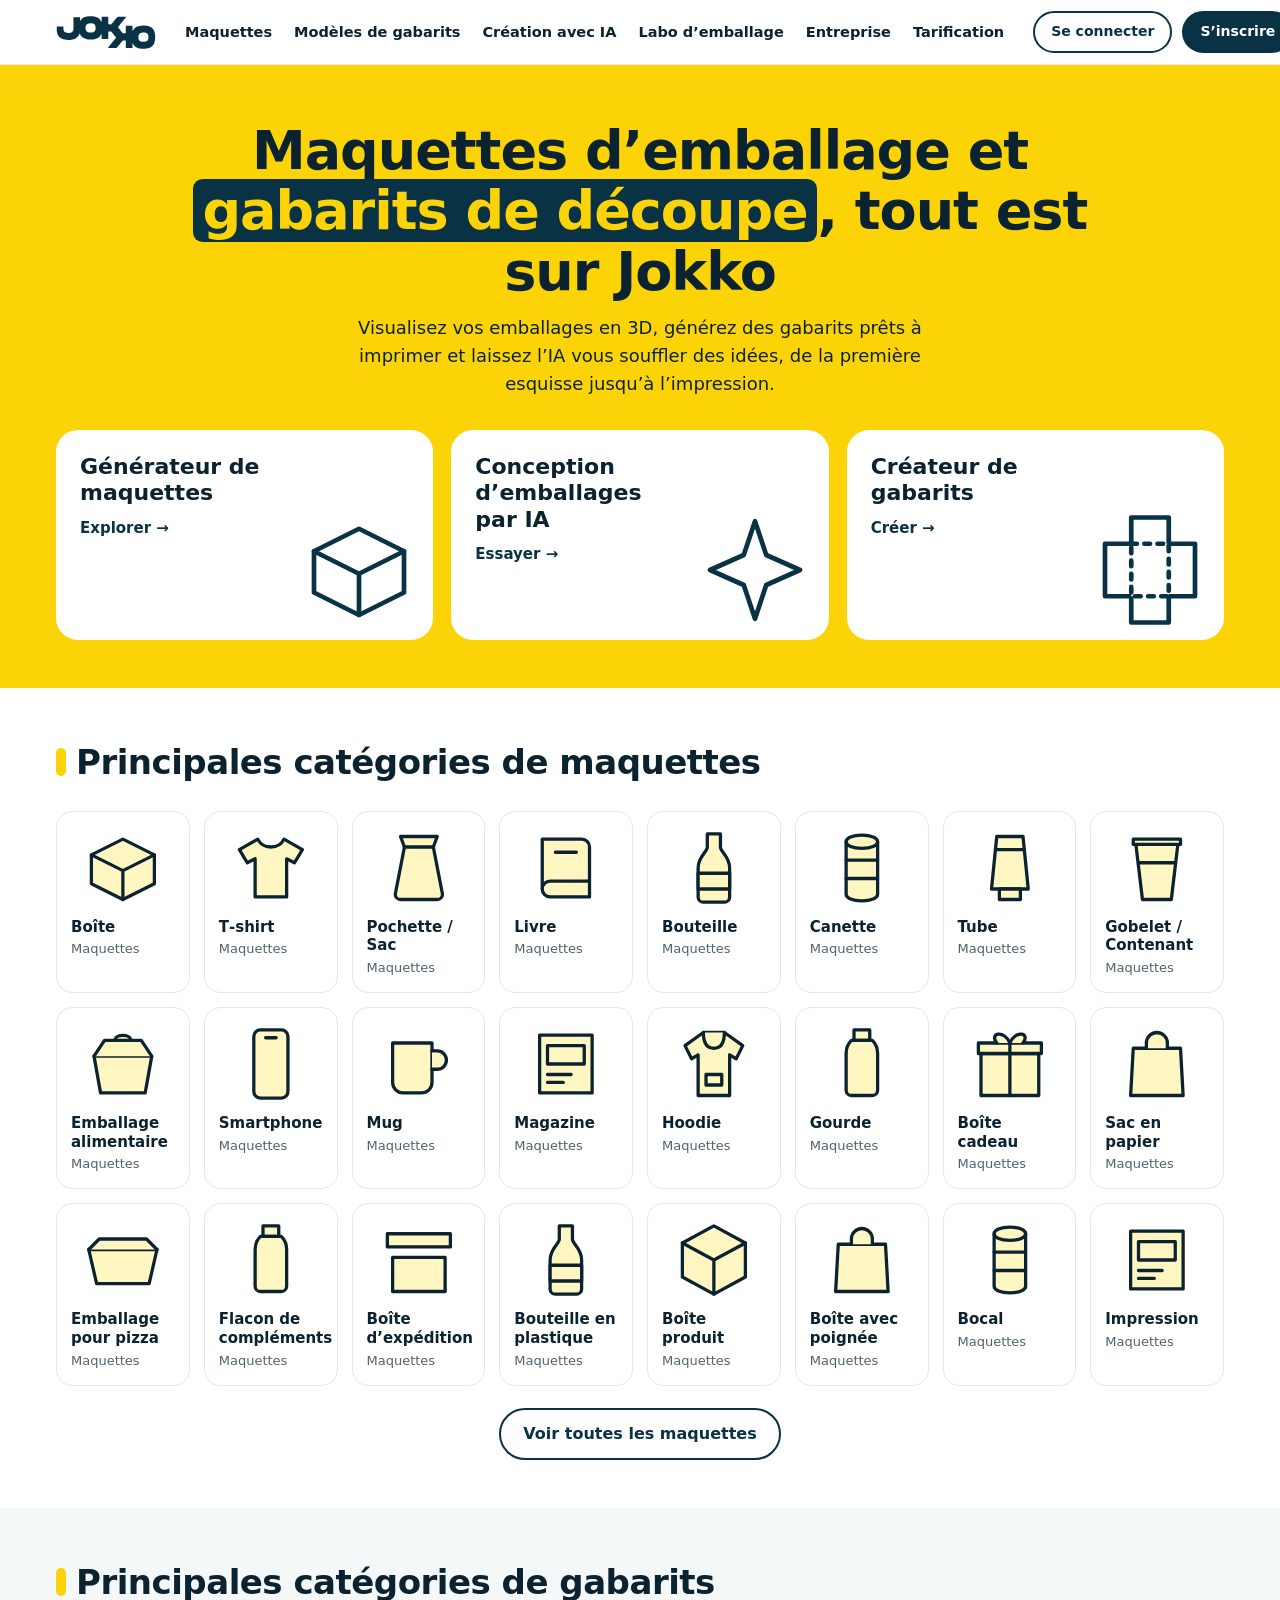
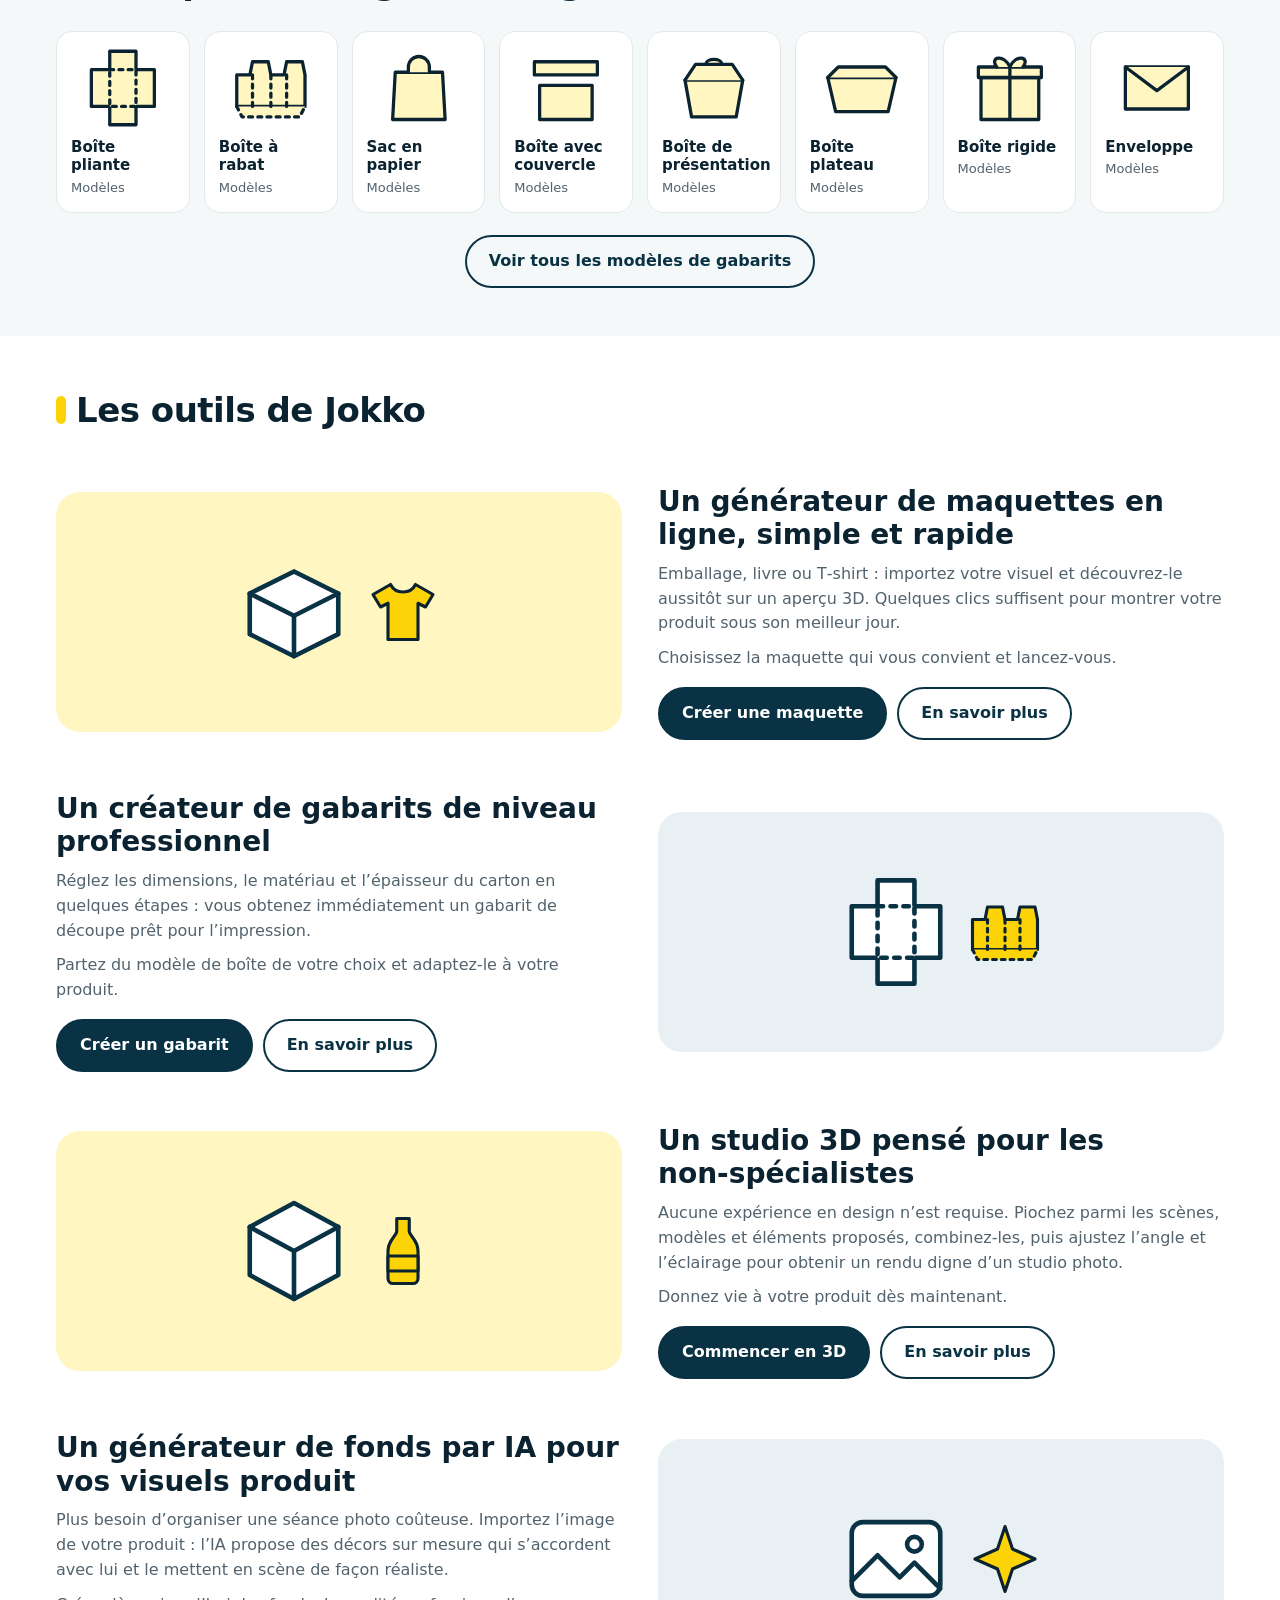
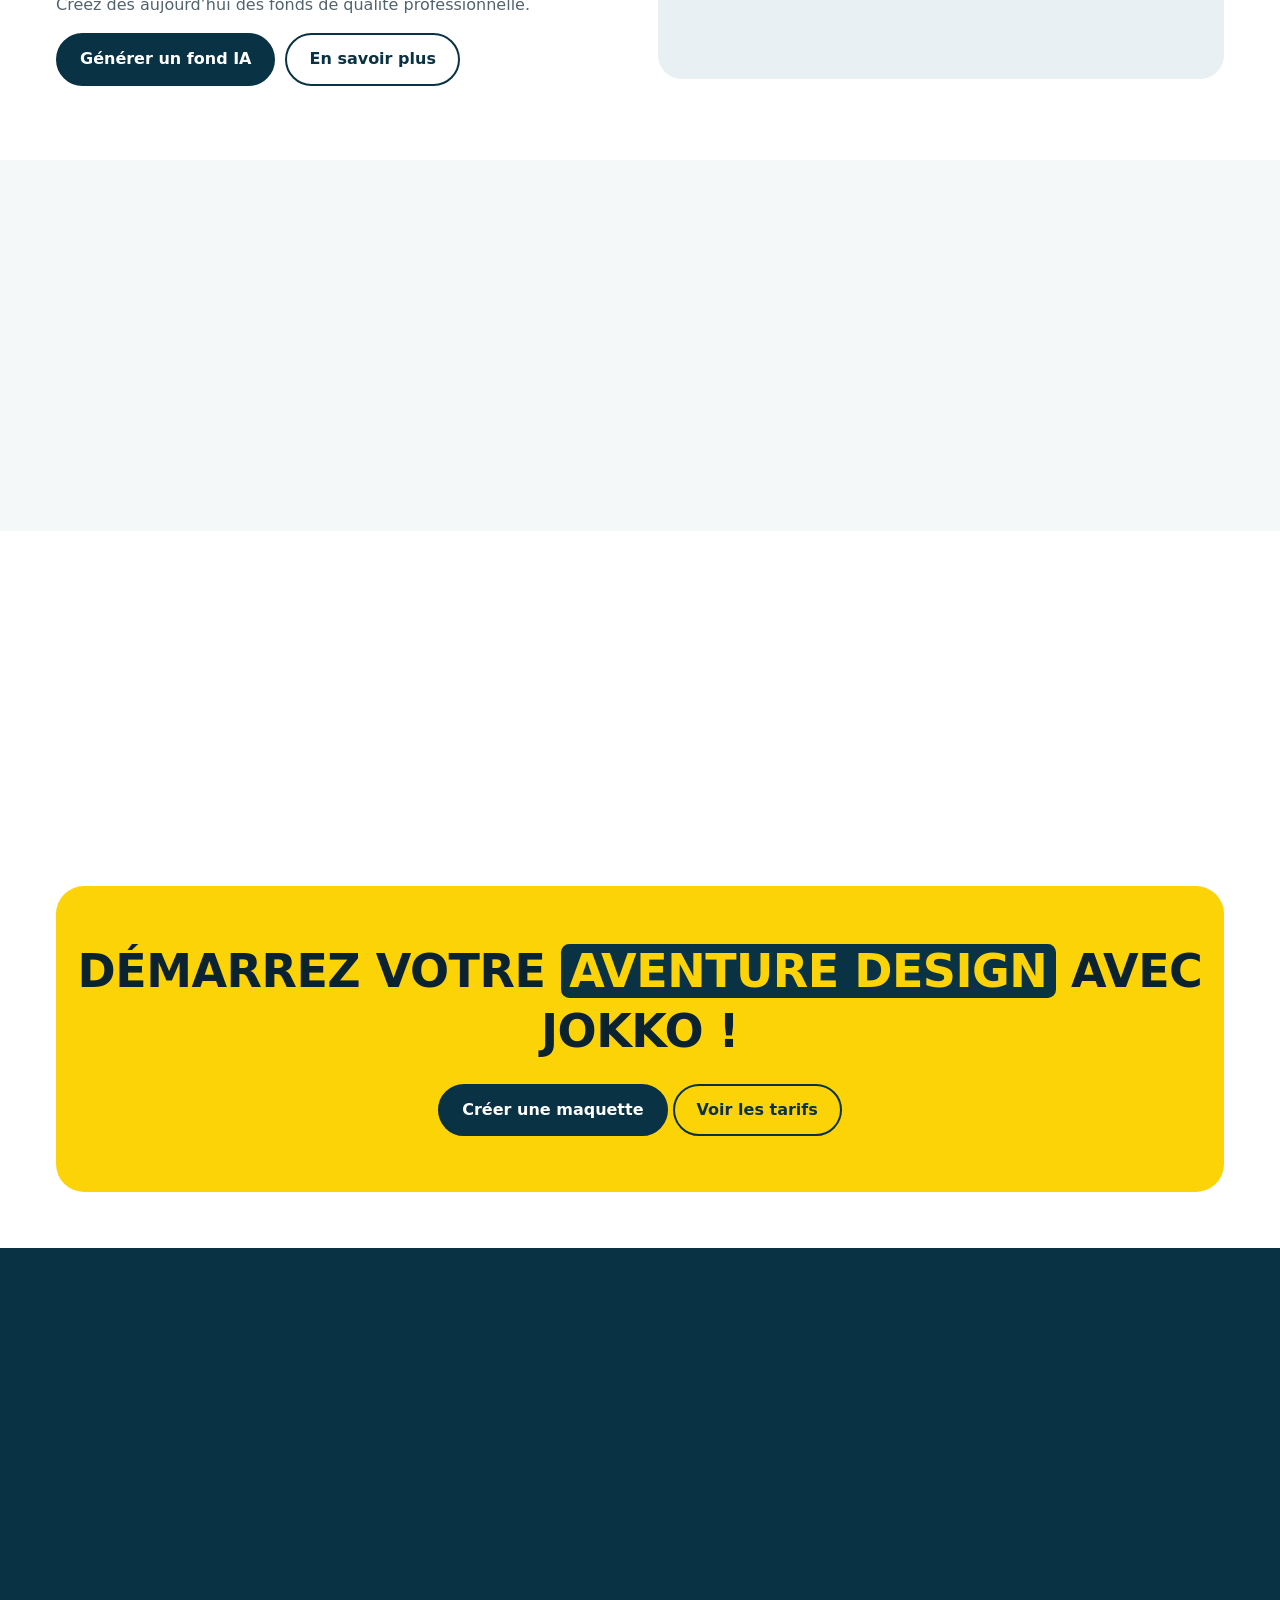
==== index.html @ 394ecec0 "Jokko: site statique (accueil, outils de maquettes et de gabarits, pages) Co-Authored-By: Claude Fab" ====
<!doctype html>
<html lang="fr">
<head>
<meta charset="utf-8">
<meta name="viewport" content="width=device-width,initial-scale=1">
<title>Jokko – Maquettes d’emballage, gabarits de découpe et création avec IA</title>
<meta name="description" content="Jokko réunit maquettes 3D, gabarits de découpe prêts à imprimer et outils de création avec IA pour concevoir vos emballages, de l’idée à l’impression.">
<meta name="theme-color" content="#FCD307">
<link rel="icon" href="data:image/svg+xml,%3Csvg xmlns='http://www.w3.org/2000/svg' viewBox='0 0 200 200'%3E%3Crect width='200' height='200' rx='36' fill='%23FCD307'/%3E%3Cpath fill='%23093244' d='M41 34h22v27h10l21-27h29L93 74l28 39h10V33h22v133h-22v-28h-10l-21 28H72l29-40-28-39H63v79H41z'/%3E%3C/svg%3E">
<style>
/* ===== Couleurs de marque : modifier uniquement ce bloc ===== */
:root{
  --brand:#093244;        /* bleu nuit du logo (boutons, liens) */
  --brand-dark:#051F2B;   /* survol */
  --accent:#FCD307;       /* jaune du logo */
  --tint:#FFF6C2;         /* jaune clair */
  --tint-2:#E8F0F3;       /* bleu clair */
  --ink:#0B2230;          /* texte */
  --muted:#52636D;        /* texte secondaire */
  --line:#E3E8EA;         /* bordures */
  --bg:#fff;
  --dark:#093244;         /* pied de page */
}
*{box-sizing:border-box}
html{scroll-behavior:smooth;-webkit-text-size-adjust:100%}
body{margin:0;background:var(--bg);color:var(--ink);font:16px/1.55 system-ui,-apple-system,"Segoe UI",Roboto,"Helvetica Neue",Arial,sans-serif}
a{color:inherit;text-decoration:none}
h1,h2,h3,p{margin:0}
ul{margin:0;padding:0;list-style:none}
svg{display:block}
.w{max-width:1200px;margin:0 auto;padding:0 16px}
.i{fill:var(--f,#fff);stroke:currentColor;stroke-width:2.5;stroke-linejoin:round;stroke-linecap:round}
:focus-visible{outline:3px solid var(--ink);outline-offset:3px;box-shadow:0 0 0 3px #fff}
footer :focus-visible{outline-color:var(--accent);box-shadow:none}
.sk{position:absolute;left:-999px}.sk:focus{left:8px;top:8px;background:#fff;padding:8px 12px;z-index:9}

/* boutons */
.b{display:inline-block;white-space:nowrap;padding:12px 22px;border-radius:999px;font-weight:650;border:2px solid var(--brand);background:var(--brand);color:#fff;transition:background .15s}
.b:hover{background:var(--brand-dark);border-color:var(--brand-dark)}
.b.o{background:transparent;color:var(--brand)}
.b.o:hover{background:var(--tint-2)}
.b.s{padding:8px 16px;font-size:14px}

/* en-tête */
header{position:sticky;top:0;z-index:5;background:rgba(255,255,255,.96);border-bottom:1px solid var(--line)}
.hd{display:flex;align-items:center;gap:20px;height:64px}
.logo{display:flex;align-items:center;color:var(--brand)}
.logo svg{width:100px;height:33px}
nav{display:flex;gap:4px;margin-right:auto}
nav a{white-space:nowrap;padding:8px 9px;border-radius:8px;font-size:14.5px;font-weight:550}
nav a:hover{background:var(--tint)}
.act{display:flex;align-items:center;gap:10px}
.lg{font-size:14px;color:var(--muted)}
#m,.mb{display:none}

/* hero */
.hero{background:var(--accent);padding:56px 0 48px;text-align:center}
h1{font-size:clamp(30px,5vw,54px);line-height:1.12;letter-spacing:-1px;max-width:900px;margin:0 auto 12px}
h1 em,.cta i{font-style:normal;background:var(--brand);color:var(--accent);padding:0 .18em;border-radius:.18em;-webkit-box-decoration-break:clone;box-decoration-break:clone}
.sub{color:var(--ink);font-size:18px;max-width:640px;margin:0 auto 32px}
.h3{display:grid;grid-template-columns:repeat(3,1fr);gap:18px;text-align:left}
.hc{position:relative;display:block;border-radius:22px;padding:24px;min-height:210px;overflow:hidden;border:0;background:#fff;transition:transform .15s,box-shadow .15s}
.hc:hover,.c:hover{transform:translateY(-3px);box-shadow:0 10px 24px rgba(9,50,68,.16)}
.hc b{display:block;font-size:22px;line-height:1.2;max-width:60%}
.hc span{display:inline-block;margin-top:10px;color:var(--brand);font-weight:650;font-size:15px}
.hc svg{position:absolute;right:14px;bottom:10px;width:120px;height:120px;color:var(--brand)}

/* sections */
section{padding:48px 0;content-visibility:auto;contain-intrinsic-size:auto 600px}
h2{font-size:clamp(24px,3.2vw,34px);letter-spacing:-.5px;margin-bottom:22px;display:flex;align-items:center;gap:10px}
h2:before{content:"";flex:none;width:10px;height:28px;border-radius:5px;background:var(--accent)}
.g{display:grid;grid-template-columns:repeat(8,minmax(0,1fr));gap:14px}
.c{display:block;border:1px solid var(--line);border-radius:16px;padding:14px 14px 12px;background:#fff;transition:transform .15s,box-shadow .15s}
.c svg{width:100%;height:84px;color:var(--ink);--f:var(--tint);margin-bottom:8px}
.c b{display:block;font-size:15px;line-height:1.25}
.c small{color:var(--muted);font-size:13px}
.more{margin-top:22px;text-align:center}

/* outils */
.t{display:grid;grid-template-columns:1fr 1fr;gap:36px;align-items:center;padding:26px 0}
.t:nth-of-type(even) .tv{order:2}
.tv{border-radius:24px;background:var(--tint);min-height:240px;display:flex;align-items:center;justify-content:center;gap:10px;padding:20px}
.t:nth-of-type(even) .tv{background:var(--tint-2)}
.tv svg{width:118px;height:118px;color:var(--brand)}
.tv svg+svg{width:80px;height:80px;color:var(--ink);--f:var(--accent)}
.t h3{font-size:clamp(21px,2.4vw,28px);line-height:1.2;margin-bottom:10px}
.t p{color:var(--muted);margin-bottom:10px}
.t .r{display:flex;flex-wrap:wrap;gap:10px;margin-top:16px}
.ch{display:flex;flex-wrap:wrap;gap:10px}
.ch a{padding:9px 15px;border:1px solid var(--line);border-radius:999px;font-size:14.5px;font-weight:550;background:#fff}
.ch a:hover{border-color:var(--brand);color:var(--brand)}
.ch .ai{background:var(--tint-2);border-color:var(--accent)}
.alt{background:#F5F8F9}
.k{display:grid;grid-template-columns:repeat(auto-fit,minmax(240px,1fr));gap:16px}
.k>*{border:1px solid var(--line);border-radius:18px;padding:22px;background:#fff}
.k h3{font-size:18px;margin-bottom:6px}
.k p{color:var(--muted);font-size:15px}
.k a.lk{display:inline-block;margin-top:10px;color:var(--brand);font-weight:650}

/* appel à l'action */
.cta{margin:0 16px}
.cta>div{max-width:1168px;margin:0 auto;border-radius:28px;background:var(--accent);color:var(--ink);text-align:center;padding:56px 20px}
.cta h2{display:block;line-height:1.3;font-size:clamp(26px,4.4vw,46px);text-transform:uppercase;margin-bottom:22px}
.cta h2:before{display:none}

/* pied de page */
footer{background:var(--dark);color:#C5D3D9;margin-top:56px;padding:44px 0 26px;font-size:14px;content-visibility:auto;contain-intrinsic-size:auto 700px}
footer .logo{color:var(--accent);margin-bottom:26px}
footer .logo svg{width:130px;height:43px}
.f{display:grid;grid-template-columns:repeat(6,1fr);gap:22px}
.f b{display:block;color:#fff;margin-bottom:10px;font-size:15px}
.f a{display:block;padding:4px 0}
.f a:hover,.cp a:hover{color:var(--accent)}
.cp{border-top:1px solid #24505F;margin-top:30px;padding-top:18px;display:flex;flex-wrap:wrap;gap:8px 20px;justify-content:space-between}

@media(max-width:1100px){.g{grid-template-columns:repeat(auto-fill,minmax(138px,1fr))}}
@media(max-width:1300px){.lg{display:none}}
@media(max-width:1180px){
  .hd{flex-wrap:wrap;height:auto;min-height:64px;gap:0 20px}
  .logo{height:64px}
  #m{display:block;position:absolute;opacity:0;width:1px;height:1px}
  #m:focus-visible+.mb{outline:3px solid var(--ink)}
  .mb{display:block;margin-left:auto;padding:8px;cursor:pointer;border-radius:8px}
  .mb svg{width:26px;height:26px}
  nav,.act{display:none}
  #m:checked~nav,#m:checked~.act{display:flex;flex:0 0 100%}
  #m:checked~nav{flex-direction:column;border-top:1px solid var(--line);padding:6px 0}
  #m:checked~nav a{padding:12px 8px;font-size:16px}
  #m:checked~.act{padding:6px 0 16px}
  .f{grid-template-columns:repeat(3,1fr)}
}
@media(max-width:760px){
  .hero{padding:36px 0 24px}
  .sub{font-size:16px;margin-bottom:22px}
  .h3{grid-template-columns:1fr;gap:12px}
  .hc{min-height:132px;padding:18px}
  .hc svg{width:92px;height:92px}
  section{padding:34px 0}
  .g{display:flex;overflow-x:auto;scroll-snap-type:x mandatory;margin:0 -16px;padding:0 16px 8px;scrollbar-width:none}
  .g::-webkit-scrollbar{display:none}
  .g .c{flex:0 0 136px;scroll-snap-align:start}
  .t{grid-template-columns:1fr;gap:16px;padding:18px 0}
  .t:nth-of-type(even) .tv{order:0}
  .tv{min-height:160px}
  .tv svg{width:86px;height:86px}
  .tv svg+svg{width:60px;height:60px}
  .f{grid-template-columns:repeat(2,1fr)}
  .cta>div{padding:40px 16px}
}
@media(prefers-reduced-motion:reduce){html{scroll-behavior:auto}*{transition:none!important}}
</style>
</head>
<body>
<a class="sk" href="#contenu">Aller au contenu</a>

<svg width="0" height="0" style="position:absolute" aria-hidden="true">
<symbol id="box" viewBox="0 0 64 64"><path class="i" d="M8 22 32 10l24 12v22L32 56 8 44z"/><path class="i" d="M8 22l24 12 24-12M32 34v22" fill="none"/></symbol>
<symbol id="tee" viewBox="0 0 64 64"><path class="i" d="M22 10 8 18l6 10 6-3v29h24V25l6 3 6-10-14-8c-2 4-6 6-10 6s-8-2-10-6z"/></symbol>
<symbol id="pouch" viewBox="0 0 64 64"><path class="i" d="M18 8h28l-3 8 7 36a4 4 0 0 1-4 4H18a4 4 0 0 1-4-4l7-36z"/><path class="i" d="M21 16h22"/></symbol>
<symbol id="book" viewBox="0 0 64 64"><path class="i" d="M14 10h30a6 6 0 0 1 6 6v38H20a6 6 0 0 1-6-6z"/><path class="i" d="M14 48a6 6 0 0 1 6-6h30M24 20h16" fill="none"/></symbol>
<symbol id="bottle" viewBox="0 0 64 64"><path class="i" d="M27 6h10v10c0 4 7 7 7 16v22a4 4 0 0 1-4 4H24a4 4 0 0 1-4-4V32c0-9 7-12 7-16z"/><path class="i" d="M20 36h24v12H20z" fill="#fff"/></symbol>
<symbol id="can" viewBox="0 0 64 64"><path class="i" d="M20 12c0-3 5-5 12-5s12 2 12 5v40c0 3-5 5-12 5s-12-2-12-5z"/><path class="i" d="M20 12c0 3 5 5 12 5s12-2 12-5M20 26h24M20 40h24" fill="none"/></symbol>
<symbol id="tube" viewBox="0 0 64 64"><path class="i" d="M22 8h20l4 40H18z"/><path class="i" d="M24 48h16v8H24zM21 18h22"/></symbol>
<symbol id="cup" viewBox="0 0 64 64"><path class="i" d="M16 14h32l-5 42H21z"/><path class="i" d="M14 10h36v4H14zM18 28h28"/></symbol>
<symbol id="food" viewBox="0 0 64 64"><path class="i" d="M10 26h44l-5 28H15z"/><path class="i" d="M10 26l8-12h28l8 12M26 14c0-5 12-5 12 0" fill="none"/></symbol>
<symbol id="phone" viewBox="0 0 64 64"><rect class="i" x="19" y="6" width="26" height="52" rx="5"/><path class="i" d="M28 12h8"/></symbol>
<symbol id="mug" viewBox="0 0 64 64"><path class="i" d="M12 16h30v30a8 8 0 0 1-8 8H20a8 8 0 0 1-8-8z"/><path class="i" d="M42 22h4a7 7 0 0 1 0 14h-4" fill="none"/></symbol>
<symbol id="mag" viewBox="0 0 64 64"><path class="i" d="M12 10h40v44H12z"/><path class="i" d="M18 18h28v14H18zM18 40h18M18 46h12" fill="#fff"/></symbol>
<symbol id="hood" viewBox="0 0 64 64"><path class="i" d="M24 8h16l14 10-5 10-5-3v31H20V25l-5 3-5-10z"/><path class="i" d="M24 8c0 8 3 12 8 12s8-4 8-12M26 40h12v8H26z" fill="none"/></symbol>
<symbol id="flask" viewBox="0 0 64 64"><path class="i" d="M26 6h12v8H26z"/><path class="i" d="M24 14h16c3 3 4 6 4 10v28a4 4 0 0 1-4 4H24a4 4 0 0 1-4-4V24c0-4 1-7 4-10z"/></symbol>
<symbol id="gift" viewBox="0 0 64 64"><path class="i" d="M10 24h44v32H10z"/><path class="i" d="M8 16h48v8H8z"/><path class="i" d="M32 16v40M32 16c-4-10-16-8-10 0M32 16c4-10 16-8 10 0" fill="none"/></symbol>
<symbol id="bag" viewBox="0 0 64 64"><path class="i" d="M14 20h36l2 36H12z"/><path class="i" d="M24 20v-4a8 8 0 0 1 16 0v4" fill="none"/></symbol>
<symbol id="die" viewBox="0 0 64 64"><path class="i" d="M22 4h20v14h14v28H42v14H22V46H8V18h14z"/><path class="i" d="M22 18h20v28H22z" fill="none" stroke-dasharray="3 4"/></symbol>
<symbol id="die2" viewBox="0 0 64 64"><path class="i" d="M6 22h10l2-10h12l2 10h10l2-10h12l2 10v24H6z"/><path class="i" d="M18 22v24M32 22v24M44 22v24M6 46l4 8h44l4-8" fill="none" stroke-dasharray="3 4"/></symbol>
<symbol id="tray" viewBox="0 0 64 64"><path class="i" d="M6 24h52l-6 26H12z"/><path class="i" d="M6 24l8-8h36l8 8" fill="none"/></symbol>
<symbol id="lid" viewBox="0 0 64 64"><path class="i" d="M12 30h40v26H12z"/><path class="i" d="M8 12h48v10H8z"/></symbol>
<symbol id="env" viewBox="0 0 64 64"><path class="i" d="M8 16h48v32H8z"/><path class="i" d="M8 16l24 18 24-18" fill="none"/></symbol>
<symbol id="spark" viewBox="0 0 64 64"><path class="i" d="M32 6l6 18 18 8-18 8-6 18-6-18-18-8 18-8z"/></symbol>
<symbol id="cube" viewBox="0 0 64 64"><path class="i" d="M32 6l24 13v26L32 58 8 45V19z"/><path class="i" d="M8 19l24 13 24-13M32 32v26" fill="none"/></symbol>
<symbol id="img" viewBox="0 0 64 64"><rect class="i" x="8" y="12" width="48" height="40" rx="6"/><path class="i" d="M8 44l14-14 12 12 8-8 14 14" fill="none"/><circle class="i" cx="42" cy="24" r="4"/></symbol>
<symbol id="jk" viewBox="-1 -1 360 120"><path fill="currentColor" fill-rule="evenodd" d="M307.8 118C292.2 116.4 282.2 110.5 276.8 99.9L275.7 97.6L275.5 98.1C275.4 98.4 275.3 102.3 275.3 106.7C275.3 111.4 275.2 114.9 275.1 115C274.9 115.2 270 115.2 263 115.2L251.1 115.1L251.1 101.4L251 87.8L245.7 87.8L240.3 87.8L239.3 88.9C235.4 93.7 219 113.6 218.3 114.3L217.4 115.3L201.8 115.2C192.7 115.2 186.2 115.2 186.1 115C186.1 114.9 191.9 107.4 199.1 98.5C206.2 89.5 213 81 214.1 79.7L216 77.2L215.8 76.8C215.6 76.6 211.6 71.7 206.8 65.9L198.1 55.4L197.2 55.3C196.8 55.2 194.3 55.2 191.9 55.2L187.4 55.4L187.2 69L187.1 82.6L175.1 82.6L163.1 82.6L163 72.9L162.9 63.1L161.8 65.3C156.6 76 147.8 81.8 133.4 84L129.9 84.6L123 84.6L116.1 84.6L112.5 84C97.5 81.7 88.2 75.2 83.5 63.9C82.9 62.5 82.7 62.6 82.1 64.3C77.5 78.5 63.5 86.1 42.1 86.1C17 86 3.6 76.3 0.3 55.7L-0.1 52.9L-0.1 45L-0.1 37.1L11.9 37.1L23.9 37.1L24 42.9C24.4 56.5 28.5 60.5 42.3 60.5L46.4 60.5L49 60C55.4 58.7 59 55.5 60.1 49.8L60.5 48L60.5 26L60.5 4.1L60.8 3.8C61.2 3.4 84.4 3.4 84.6 3.7C84.7 3.9 84.8 6.4 84.8 9.3C84.8 12.2 84.9 15.1 85 15.8L85.1 17.1L86.3 15.3C93 5.2 103.8 0.5 120.9 0.1C142 -0.4 155.1 5.6 161.4 18.8C162.1 20.1 162.7 21.2 162.8 21.2C162.9 21.2 163 16.9 163.1 11.7L163.1 2.1L175.2 2.1L187.2 2L187.3 15.7L187.4 29.4L192.7 29.4L197.9 29.5L198.9 28.3C199.4 27.7 202.3 24.2 205.3 20.6C208.2 17 212.8 11.5 215.5 8.2C218.2 5 220.5 2.3 220.6 2.2C221 1.9 252.2 2 252.2 2.2C252.2 2.4 245.5 10.9 237.4 21.1C229.2 31.4 222.5 39.9 222.5 40.1C222.6 40.4 232.5 52.5 238.9 60.1L240.4 61.9L245.6 61.9L250.9 61.9L250.9 48.2L251 34.5L251.4 34.5C253.6 34.4 275.1 34.5 275.2 34.6C275.2 34.6 275.2 38.6 275.3 43.5C275.3 48.4 275.4 52.8 275.5 53.3L275.7 54.1L276.8 51.9C282.9 40 294.6 34.1 313 33.6C339.6 32.9 354 43 357.2 64.6L357.6 67.6L357.6 75.9C357.6 98.3 351.4 109.4 335.5 115.2C329.1 117.6 316.3 118.9 307.8 118ZM318.3 92.5C326.9 91.7 331.1 88.7 332.8 82.4L333.2 80.4L333.2 75.9L333.2 71.3L332.8 69.4C331.1 63 326.9 60.1 318 59.3C306.5 58.2 299.2 62 297.3 69.9L296.9 71.9L296.9 76.1L296.9 80.4L297.5 82.3C299.2 88.7 303.4 91.7 311.6 92.5C314.5 92.8 315.6 92.8 318.3 92.5ZM128.5 58.6C135.4 57.6 139.1 54.6 140.6 48.8L141.1 47.1L141.1 42.5C141.1 31.5 137.7 27.3 127.5 25.8C116 24.2 107.7 27.8 105.3 35.4L104.9 36.9L104.9 42.4L104.9 47.9L105.5 49.8C108 57.2 116.6 60.5 128.5 58.6Z"/></symbol>
</svg>

<header>
<div class="w hd">
  <a class="logo" href="#" aria-label="Jokko, accueil"><svg role="img" aria-label="Jokko"><use href="#jk"/></svg></a>
  <input type="checkbox" id="m" aria-label="Ouvrir le menu">
  <label class="mb" for="m" aria-hidden="true"><svg viewBox="0 0 24 24" fill="none" stroke="currentColor" stroke-width="2.4" stroke-linecap="round"><path d="M4 7h16M4 12h16M4 17h16"/></svg></label>
  <nav aria-label="Navigation principale">
    <a href="maquettes.html">Maquettes</a>
    <a href="gabarits.html">Modèles de gabarits</a>
    <a href="ia.html">Création avec IA</a>
    <a href="labo.html">Labo d’emballage</a>
    <a href="#entreprise">Entreprise</a>
    <a href="tarifs.html">Tarification</a>
  </nav>
  <div class="act">
    <span class="lg">Français</span>
    <a class="b o s" href="connexion.html">Se connecter</a>
    <a class="b s" href="connexion.html#inscription">S’inscrire</a>
  </div>
</div>
</header>

<main id="contenu">
<div class="hero">
<div class="w">
  <h1>Maquettes d’emballage et <em>gabarits de découpe</em>, tout est sur Jokko</h1>
  <p class="sub">Visualisez vos emballages en 3D, générez des gabarits prêts à imprimer et laissez l’IA vous souffler des idées, de la première esquisse jusqu’à l’impression.</p>
  <div class="h3">
    <a class="hc" href="maquettes.html"><b>Générateur de maquettes</b><span>Explorer →</span><svg><use href="#box"/></svg></a>
    <a class="hc" href="ia.html"><b>Conception d’emballages par IA</b><span>Essayer →</span><svg><use href="#spark"/></svg></a>
    <a class="hc" href="gabarits.html"><b>Créateur de gabarits</b><span>Créer →</span><svg><use href="#die"/></svg></a>
  </div>
</div>
</div>

<section id="maquettes">
<div class="w">
  <h2>Principales catégories de maquettes</h2>
  <div class="g">
    <a class="c" href="maquettes.html?p=box"><svg><use href="#box"/></svg><b>Boîte</b><small>Maquettes</small></a>
    <a class="c" href="maquettes.html?p=tee"><svg><use href="#tee"/></svg><b>T‑shirt</b><small>Maquettes</small></a>
    <a class="c" href="maquettes.html?p=pouch"><svg><use href="#pouch"/></svg><b>Pochette / Sac</b><small>Maquettes</small></a>
    <a class="c" href="maquettes.html"><svg><use href="#book"/></svg><b>Livre</b><small>Maquettes</small></a>
    <a class="c" href="maquettes.html?p=bottle"><svg><use href="#bottle"/></svg><b>Bouteille</b><small>Maquettes</small></a>
    <a class="c" href="maquettes.html?p=can"><svg><use href="#can"/></svg><b>Canette</b><small>Maquettes</small></a>
    <a class="c" href="maquettes.html?p=tube"><svg><use href="#tube"/></svg><b>Tube</b><small>Maquettes</small></a>
    <a class="c" href="maquettes.html"><svg><use href="#cup"/></svg><b>Gobelet / Contenant</b><small>Maquettes</small></a>
    <a class="c" href="maquettes.html"><svg><use href="#food"/></svg><b>Emballage alimentaire</b><small>Maquettes</small></a>
    <a class="c" href="maquettes.html"><svg><use href="#phone"/></svg><b>Smartphone</b><small>Maquettes</small></a>
    <a class="c" href="maquettes.html?p=mug"><svg><use href="#mug"/></svg><b>Mug</b><small>Maquettes</small></a>
    <a class="c" href="maquettes.html"><svg><use href="#mag"/></svg><b>Magazine</b><small>Maquettes</small></a>
    <a class="c" href="maquettes.html"><svg><use href="#hood"/></svg><b>Hoodie</b><small>Maquettes</small></a>
    <a class="c" href="maquettes.html"><svg><use href="#flask"/></svg><b>Gourde</b><small>Maquettes</small></a>
    <a class="c" href="maquettes.html"><svg><use href="#gift"/></svg><b>Boîte cadeau</b><small>Maquettes</small></a>
    <a class="c" href="maquettes.html?p=bag"><svg><use href="#bag"/></svg><b>Sac en papier</b><small>Maquettes</small></a>
    <a class="c" href="maquettes.html"><svg><use href="#tray"/></svg><b>Emballage pour pizza</b><small>Maquettes</small></a>
    <a class="c" href="maquettes.html"><svg><use href="#flask"/></svg><b>Flacon de compléments</b><small>Maquettes</small></a>
    <a class="c" href="maquettes.html"><svg><use href="#lid"/></svg><b>Boîte d’expédition</b><small>Maquettes</small></a>
    <a class="c" href="maquettes.html?p=bottle"><svg><use href="#bottle"/></svg><b>Bouteille en plastique</b><small>Maquettes</small></a>
    <a class="c" href="maquettes.html"><svg><use href="#cube"/></svg><b>Boîte produit</b><small>Maquettes</small></a>
    <a class="c" href="maquettes.html"><svg><use href="#bag"/></svg><b>Boîte avec poignée</b><small>Maquettes</small></a>
    <a class="c" href="maquettes.html"><svg><use href="#can"/></svg><b>Bocal</b><small>Maquettes</small></a>
    <a class="c" href="maquettes.html"><svg><use href="#mag"/></svg><b>Impression</b><small>Maquettes</small></a>
  </div>
  <p class="more"><a class="b o" href="modeles.html#maquettes">Voir toutes les maquettes</a></p>
</div>
</section>

<section id="gabarits" class="alt">
<div class="w">
  <h2>Principales catégories de gabarits</h2>
  <div class="g">
    <a class="c" href="gabarits.html"><svg><use href="#die"/></svg><b>Boîte pliante</b><small>Modèles</small></a>
    <a class="c" href="gabarits.html?type=tuck"><svg><use href="#die2"/></svg><b>Boîte à rabat</b><small>Modèles</small></a>
    <a class="c" href="gabarits.html?type=bag"><svg><use href="#bag"/></svg><b>Sac en papier</b><small>Modèles</small></a>
    <a class="c" href="gabarits.html?type=lid"><svg><use href="#lid"/></svg><b>Boîte avec couvercle</b><small>Modèles</small></a>
    <a class="c" href="gabarits.html?type=display"><svg><use href="#food"/></svg><b>Boîte de présentation</b><small>Modèles</small></a>
    <a class="c" href="gabarits.html?type=tray"><svg><use href="#tray"/></svg><b>Boîte plateau</b><small>Modèles</small></a>
    <a class="c" href="gabarits.html"><svg><use href="#gift"/></svg><b>Boîte rigide</b><small>Modèles</small></a>
    <a class="c" href="gabarits.html?type=env"><svg><use href="#env"/></svg><b>Enveloppe</b><small>Modèles</small></a>
  </div>
  <p class="more"><a class="b o" href="modeles.html#gabarits">Voir tous les modèles de gabarits</a></p>
</div>
</section>

<section id="outils">
<div class="w">
  <h2>Les outils de Jokko</h2>

  <div class="t" id="generateur">
    <div class="tv"><svg><use href="#box"/></svg><svg><use href="#tee"/></svg></div>
    <div>
      <h3>Un générateur de maquettes en ligne, simple et rapide</h3>
      <p>Emballage, livre ou T‑shirt : importez votre visuel et découvrez‑le aussitôt sur un aperçu 3D. Quelques clics suffisent pour montrer votre produit sous son meilleur jour.</p>
      <p>Choisissez la maquette qui vous convient et lancez‑vous.</p>
      <div class="r"><a class="b" href="maquettes.html">Créer une maquette</a><a class="b o" href="#tous">En savoir plus</a></div>
    </div>
  </div>

  <div class="t" id="createur">
    <div class="tv"><svg><use href="#die"/></svg><svg><use href="#die2"/></svg></div>
    <div>
      <h3>Un créateur de gabarits de niveau professionnel</h3>
      <p>Réglez les dimensions, le matériau et l’épaisseur du carton en quelques étapes : vous obtenez immédiatement un gabarit de découpe prêt pour l’impression.</p>
      <p>Partez du modèle de boîte de votre choix et adaptez‑le à votre produit.</p>
      <div class="r"><a class="b" href="gabarits.html">Créer un gabarit</a><a class="b o" href="#tous">En savoir plus</a></div>
    </div>
  </div>

  <div class="t" id="labo">
    <div class="tv"><svg><use href="#cube"/></svg><svg><use href="#bottle"/></svg></div>
    <div>
      <h3>Un studio 3D pensé pour les non‑spécialistes</h3>
      <p>Aucune expérience en design n’est requise. Piochez parmi les scènes, modèles et éléments proposés, combinez‑les, puis ajustez l’angle et l’éclairage pour obtenir un rendu digne d’un studio photo.</p>
      <p>Donnez vie à votre produit dès maintenant.</p>
      <div class="r"><a class="b" href="labo.html">Commencer en 3D</a><a class="b o" href="#tous">En savoir plus</a></div>
    </div>
  </div>

  <div class="t" id="ia">
    <div class="tv"><svg><use href="#img"/></svg><svg><use href="#spark"/></svg></div>
    <div>
      <h3>Un générateur de fonds par IA pour vos visuels produit</h3>
      <p>Plus besoin d’organiser une séance photo coûteuse. Importez l’image de votre produit : l’IA propose des décors sur mesure qui s’accordent avec lui et le mettent en scène de façon réaliste.</p>
      <p>Créez dès aujourd’hui des fonds de qualité professionnelle.</p>
      <div class="r"><a class="b" href="ia.html">Générer un fond IA</a><a class="b o" href="#tous">En savoir plus</a></div>
    </div>
  </div>
</div>
</section>

<section id="tous" class="alt">
<div class="w">
  <h2>Tous les outils</h2>
  <div class="ch">
    <a href="maquettes.html">Générateur de maquettes</a>
    <a href="gabarits.html">Générateur de gabarits</a>
    <a href="labo.html">Logiciel de modélisation 3D</a>
    <a href="gabarits.html">Gabarit vers maquette 3D</a>
    <a href="maquettes.html">Maquette de smartphone</a>
    <a href="maquettes.html">Maquette de T‑shirt</a>
    <a href="maquettes.html">Maquette de boîte à pizza</a>
    <a href="gabarits.html">Créateur de modèle de boîte</a>
    <a href="gabarits.html">Créateur de modèle de boîte en papier</a>
    <a class="ai" href="ia.html">✦ Conception d’emballage par IA</a>
    <a class="ai" href="ia.html">✦ Générateur de vidéos IA</a>
    <a class="ai" href="ia.html">✦ Générateur de fonds IA</a>
    <a class="ai" href="ia.html">✦ Générateur de logos IA</a>
  </div>
</div>
</section>

<section id="entreprise">
<div class="w">
  <h2>Pour les entreprises</h2>
  <div class="k">
    <div><h3>Service d’impression</h3><p>Faites imprimer vos emballages à partir de vos gabarits et maquettes validés, sans ressaisie des fichiers.</p><a class="lk" href="contact.html">Demander un devis →</a></div>
    <div><h3>API de l’éditeur</h3><p>Intégrez l’éditeur d’emballages et la visualisation 3D directement dans votre site ou votre boutique en ligne.</p><a class="lk" href="contact.html">Parler à l’équipe →</a></div>
    <div><h3>Léger, même en connexion lente</h3><p>Page d’accueil de moins de 50 Ko, sans police ni script externe, et consultable hors ligne après la première visite.</p></div>
  </div>
</div>
</section>

<div class="cta" id="demarrer"><div>
  <h2>Démarrez votre <i>aventure design</i> avec Jokko !</h2>
  <a class="b" href="maquettes.html">Créer une maquette</a> <a class="b o" href="tarifs.html">Voir les tarifs</a>
</div></div>
</main>

<footer>
<div class="w">
  <a class="logo" href="#"><svg role="img" aria-label="Jokko"><use href="#jk"/></svg></a>
  <div class="f">
    <div><b>Maquettes</b><a href="modeles.html#maquettes">Toutes les maquettes</a><a href="#maquettes">Boîtes</a><a href="#maquettes">Bouteilles</a><a href="#maquettes">Emballage alimentaire</a><a href="#maquettes">Pochettes, sachets et sacs</a><a href="#maquettes">Canettes</a><a href="#maquettes">Bocaux</a><a href="#maquettes">Tubes</a><a href="#maquettes">Contenants, tasses et bols</a><a href="#maquettes">Vêtements</a><a href="#maquettes">Appareils</a><a href="#maquettes">Impressions</a><a href="#maquettes">Autres</a></div>
    <div><b>Gabarits</b><a href="modeles.html#gabarits">Tous les gabarits</a><a href="#gabarits">Boîtes cadeaux</a><a href="#gabarits">Boîtes à faire soi‑même</a><a href="#gabarits">Boîtes d’expédition</a><a href="#gabarits">Boîtes postales</a><a href="#gabarits">Alimentation</a><a href="#gabarits">Jouets</a><a href="#gabarits">Café</a><a href="#gabarits">Tabac</a><a href="#gabarits">Soins personnels</a><a href="#gabarits">Boissons</a><a href="#gabarits">Bureau</a><a href="#gabarits">Bonbons</a><a href="#gabarits">Médicaments</a><a href="#gabarits">Alcool</a><a href="#gabarits">Lait et yaourt</a></div>
    <div><b>Outils</b><a href="#tous">Tous les outils</a><a href="maquettes.html">Générateur de maquettes</a><a href="gabarits.html">Générateur de gabarits</a><a href="labo.html">Logiciel de modélisation 3D</a><a href="gabarits.html">Gabarit vers maquette 3D</a><a href="maquettes.html">Maquette de smartphone</a><a href="maquettes.html">Maquette de T‑shirt</a><a href="maquettes.html">Maquette de boîte à pizza</a><a href="gabarits.html">Créateur de modèle de boîte</a><a href="gabarits.html">Modèle de boîte en papier</a></div>
    <div><b>Outils IA</b><a href="ia.html">Conception d’emballage par IA</a><a href="ia.html">Générateur de vidéos IA</a><a href="ia.html">Générateur de fonds IA</a><a href="ia.html">Générateur de logos IA</a></div>
    <div><b>Entreprise</b><a href="#entreprise">Service d’impression</a><a href="#entreprise">API de l’éditeur</a></div>
    <div><b>Jokko</b><a href="contact.html">Programme d’influenceurs</a><a href="a-propos.html">À propos de nous</a><a href="contact.html">Contactez‑nous</a></div>
  </div>
  <div class="cp"><span>© 2026 Jokko</span><span><a href="confidentialite.html">Politique de confidentialité</a> · <a href="#">Conditions de service</a></span></div>
</div>
</footer>

<script>
document.querySelectorAll('nav a').forEach(function(a){a.onclick=function(){document.getElementById('m').checked=false}});
if('serviceWorker'in navigator&&location.protocol==='https:')addEventListener('load',function(){navigator.serviceWorker.register('sw.js')});
</script>
</body>
</html>
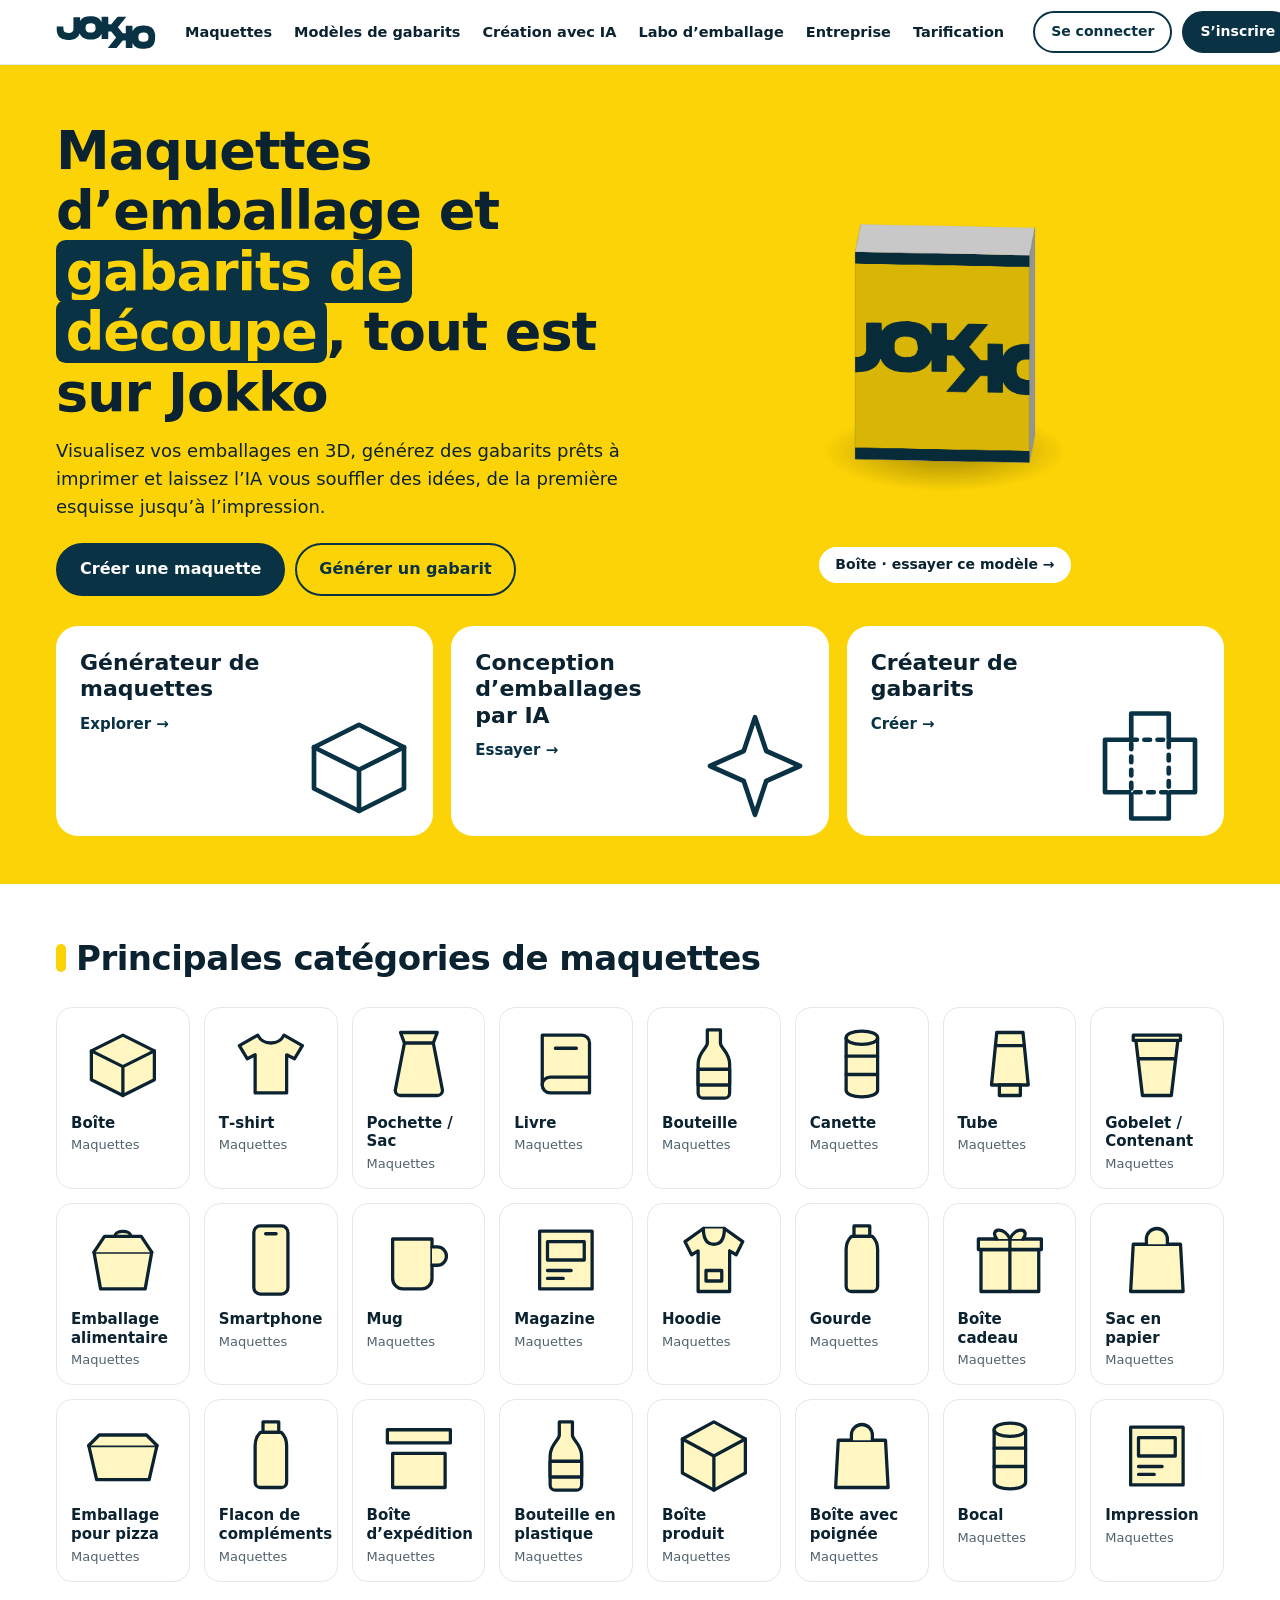
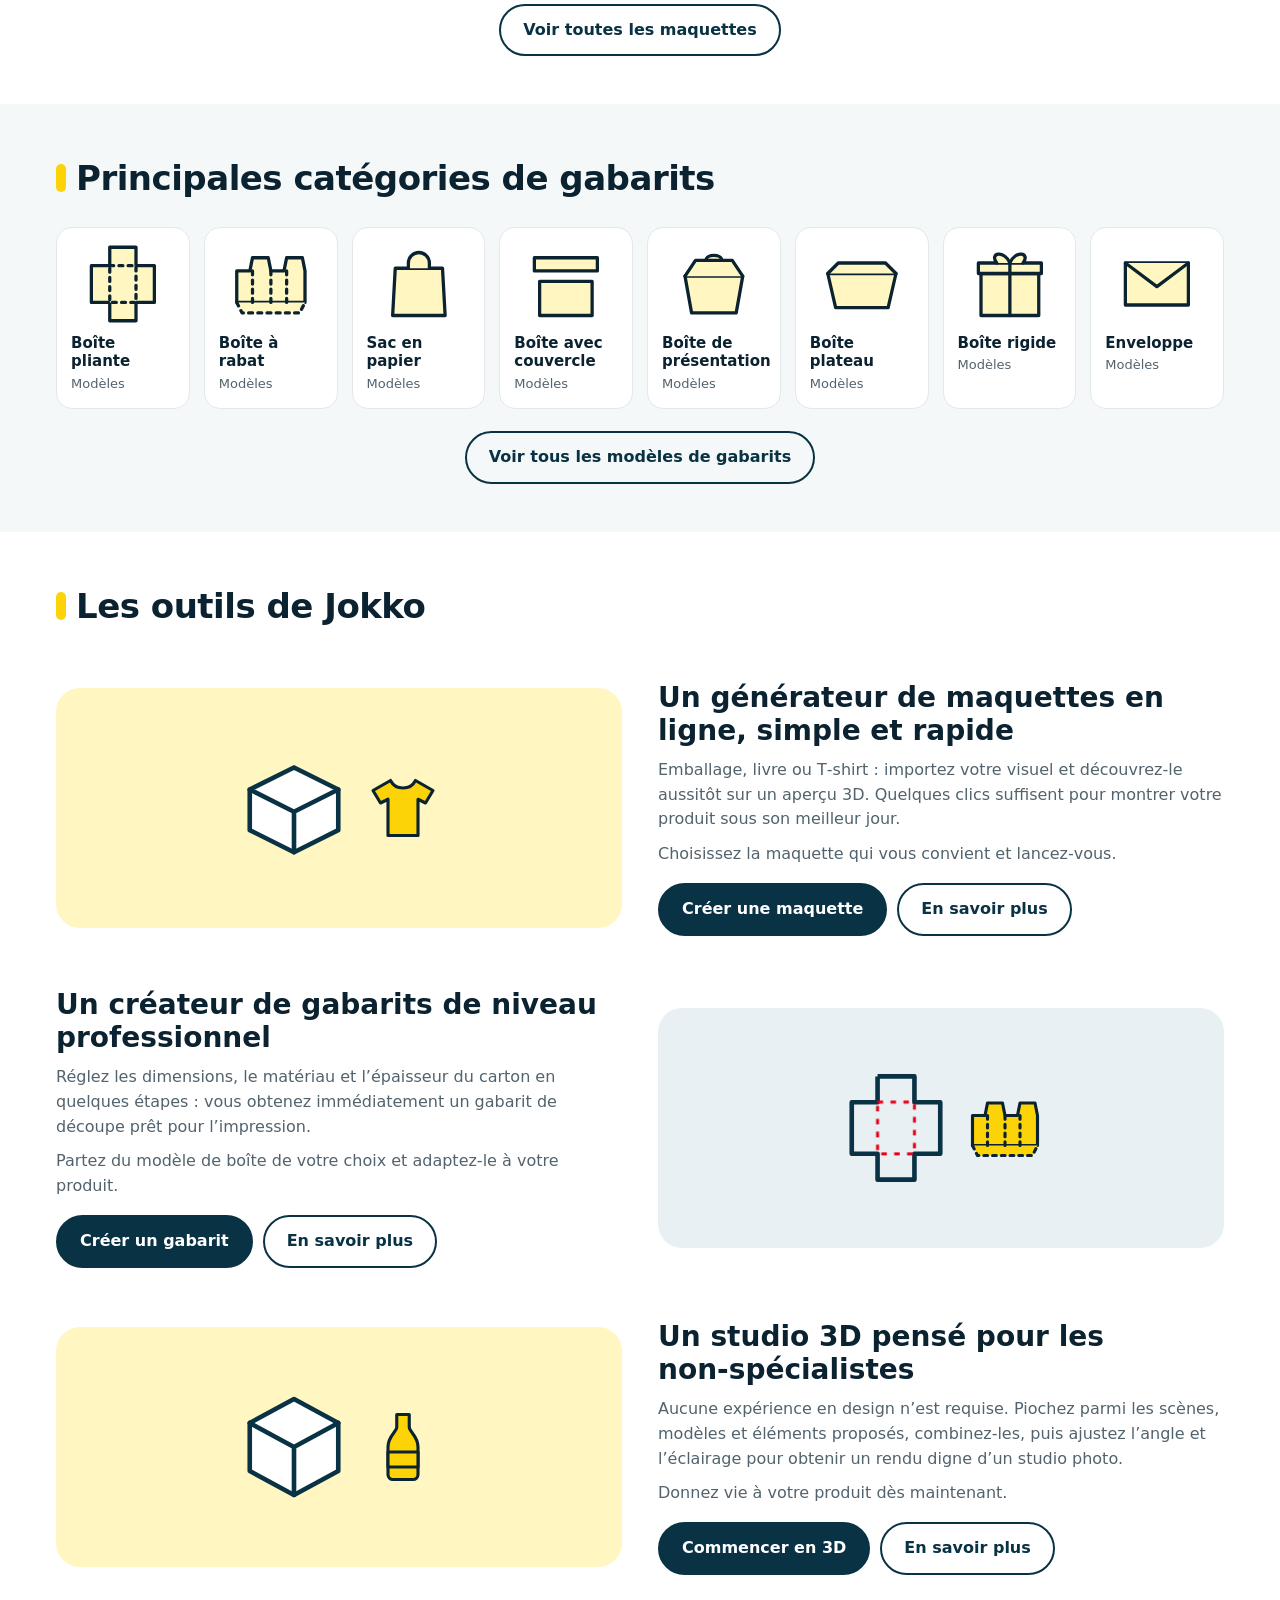
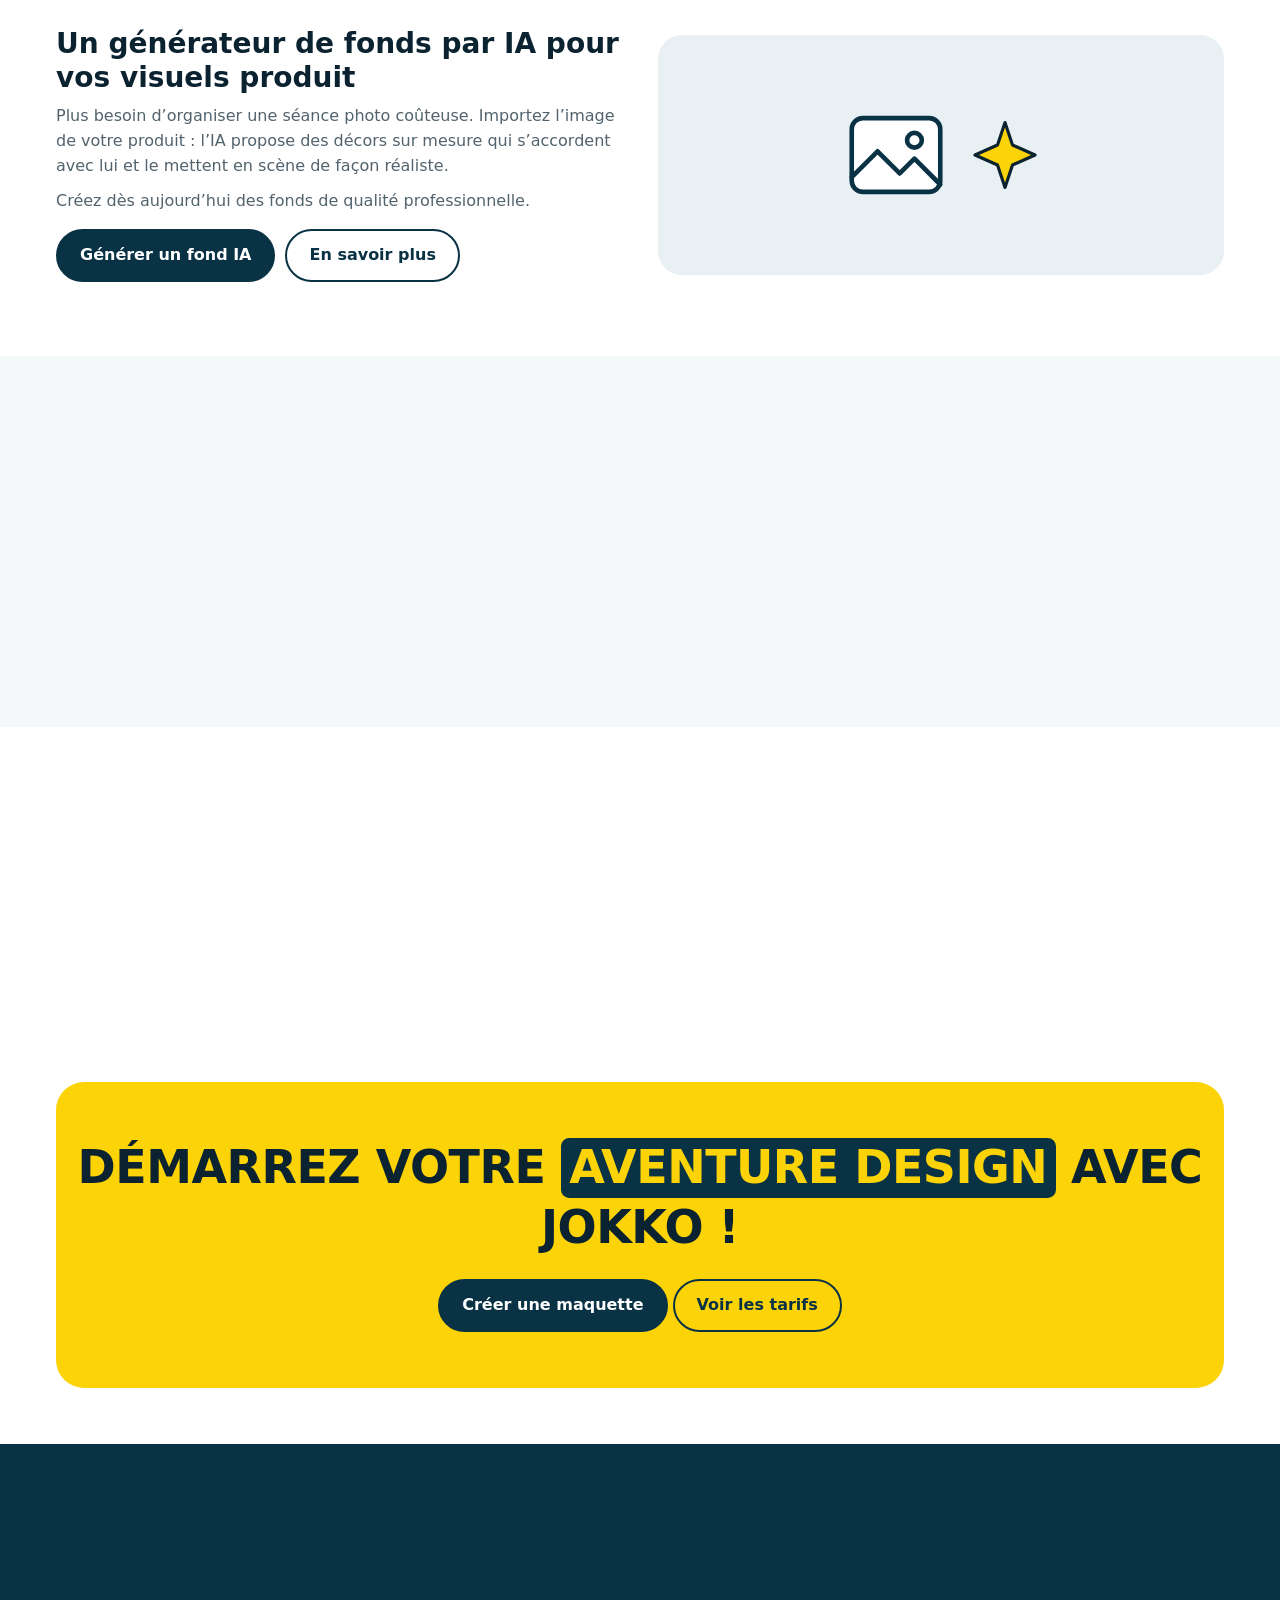
==== commit bb6c6221: "Accueil : démo 3D animée dans l'en-tête, animations au défilement et au survol Co-Authored-By: Claud" ====
--- a/index.html
+++ b/index.html
@@ -148,7 +148,37 @@
   .cta>div{padding:40px 16px}
 }
 @media(prefers-reduced-motion:reduce){html{scroll-behavior:auto}*{transition:none!important}}
+
+/* ===== animations ===== */
+.hx{display:grid;grid-template-columns:1.05fr 1fr;gap:24px;align-items:center;text-align:left;margin-bottom:30px}
+.hx h1{margin:0 0 14px}.hx .sub{margin:0 0 22px}
+.hb{display:flex;flex-wrap:wrap;gap:10px}
+.hv{text-align:center}
+#cv{display:block;width:100%;max-width:560px;height:auto;margin:0 auto -6px;touch-action:pan-y;cursor:grab}
+.hl{display:inline-block;background:#fff;border-radius:999px;padding:7px 16px;font-weight:650;font-size:14px;transition:transform .15s}
+.hl:hover{transform:translateY(-2px)}
+.c svg,.hc svg{transition:transform .25s}
+.c:hover svg{transform:rotate(-5deg) scale(1.08)}
+.hc:hover svg{transform:rotate(-8deg) scale(1.1)}
+.b{transition:background .15s,transform .15s}.b:active{transform:scale(.97)}
+.tv svg{animation:fl 4s ease-in-out infinite alternate}
+.tv svg+svg{animation-delay:-2s}
+@keyframes fl{from{transform:translateY(-7px)}to{transform:translateY(7px)}}
+.dl{fill:none;stroke:var(--brand);stroke-width:2.5;stroke-linejoin:round}
+.dl .df{stroke:#E3001B;stroke-width:1.6;stroke-dasharray:3 4}
+.js .dr{stroke-dasharray:1;stroke-dashoffset:1}
+.js .df{opacity:0}
+.js .in .dr{animation:dr 2.4s ease forwards}
+.js .in .df{animation:fd .6s 2.2s forwards}
+@keyframes dr{to{stroke-dashoffset:0}}@keyframes fd{to{opacity:1}}
+.js .rv{opacity:0;transform:translateY(22px);transition:opacity .6s,transform .6s}
+.js .rv.in{opacity:1;transform:none}
+.cta h2 i{display:inline-block;animation:pu 2.6s ease-in-out infinite}
+@keyframes pu{50%{transform:scale(1.05) rotate(-1deg)}}
+@media(max-width:760px){.hx{grid-template-columns:1fr;text-align:center;gap:10px;margin-bottom:20px}.hb{justify-content:center}.hx .sub{margin-bottom:16px}}
+@media(prefers-reduced-motion:reduce){.tv svg,.cta h2 i{animation:none}.js .rv{opacity:1;transform:none}.js .dr{stroke-dashoffset:0}.js .df{opacity:1}}
 </style>
+<script>document.documentElement.className='js'</script>
 </head>
 <body>
 <a class="sk" href="#contenu">Aller au contenu</a>
@@ -205,8 +235,17 @@
 <main id="contenu">
 <div class="hero">
 <div class="w">
-  <h1>Maquettes d’emballage et <em>gabarits de découpe</em>, tout est sur Jokko</h1>
-  <p class="sub">Visualisez vos emballages en 3D, générez des gabarits prêts à imprimer et laissez l’IA vous souffler des idées, de la première esquisse jusqu’à l’impression.</p>
+  <div class="hx">
+    <div>
+      <h1>Maquettes d’emballage et <em>gabarits de découpe</em>, tout est sur Jokko</h1>
+      <p class="sub">Visualisez vos emballages en 3D, générez des gabarits prêts à imprimer et laissez l’IA vous souffler des idées, de la première esquisse jusqu’à l’impression.</p>
+      <p class="hb"><a class="b" href="maquettes.html">Créer une maquette</a><a class="b o" href="gabarits.html">Générer un gabarit</a></p>
+    </div>
+    <div class="hv">
+      <canvas id="cv" width="800" height="600" aria-label="Maquette animée : faites glisser pour la tourner"></canvas>
+      <a id="hl" class="hl" href="maquettes.html">Essayer le générateur →</a>
+    </div>
+  </div>
   <div class="h3">
     <a class="hc" href="maquettes.html"><b>Générateur de maquettes</b><span>Explorer →</span><svg><use href="#box"/></svg></a>
     <a class="hc" href="ia.html"><b>Conception d’emballages par IA</b><span>Essayer →</span><svg><use href="#spark"/></svg></a>
@@ -218,7 +257,7 @@
 <section id="maquettes">
 <div class="w">
   <h2>Principales catégories de maquettes</h2>
-  <div class="g">
+  <div class="g rv">
     <a class="c" href="maquettes.html?p=box"><svg><use href="#box"/></svg><b>Boîte</b><small>Maquettes</small></a>
     <a class="c" href="maquettes.html?p=tee"><svg><use href="#tee"/></svg><b>T‑shirt</b><small>Maquettes</small></a>
     <a class="c" href="maquettes.html?p=pouch"><svg><use href="#pouch"/></svg><b>Pochette / Sac</b><small>Maquettes</small></a>
@@ -251,7 +290,7 @@
 <section id="gabarits" class="alt">
 <div class="w">
   <h2>Principales catégories de gabarits</h2>
-  <div class="g">
+  <div class="g rv">
     <a class="c" href="gabarits.html"><svg><use href="#die"/></svg><b>Boîte pliante</b><small>Modèles</small></a>
     <a class="c" href="gabarits.html?type=tuck"><svg><use href="#die2"/></svg><b>Boîte à rabat</b><small>Modèles</small></a>
     <a class="c" href="gabarits.html?type=bag"><svg><use href="#bag"/></svg><b>Sac en papier</b><small>Modèles</small></a>
@@ -269,7 +308,7 @@
 <div class="w">
   <h2>Les outils de Jokko</h2>
 
-  <div class="t" id="generateur">
+  <div class="t rv" id="generateur">
     <div class="tv"><svg><use href="#box"/></svg><svg><use href="#tee"/></svg></div>
     <div>
       <h3>Un générateur de maquettes en ligne, simple et rapide</h3>
@@ -279,8 +318,8 @@
     </div>
   </div>
 
-  <div class="t" id="createur">
-    <div class="tv"><svg><use href="#die"/></svg><svg><use href="#die2"/></svg></div>
+  <div class="t rv" id="createur">
+    <div class="tv"><svg class="dl" viewBox="0 0 64 64"><path class="dr" pathLength="1" d="M22 4h20v14h14v28H42v14H22V46H8V18h14z"/><path class="df" d="M22 18h20v28H22z"/></svg><svg><use href="#die2"/></svg></div>
     <div>
       <h3>Un créateur de gabarits de niveau professionnel</h3>
       <p>Réglez les dimensions, le matériau et l’épaisseur du carton en quelques étapes : vous obtenez immédiatement un gabarit de découpe prêt pour l’impression.</p>
@@ -289,7 +328,7 @@
     </div>
   </div>
 
-  <div class="t" id="labo">
+  <div class="t rv" id="labo">
     <div class="tv"><svg><use href="#cube"/></svg><svg><use href="#bottle"/></svg></div>
     <div>
       <h3>Un studio 3D pensé pour les non‑spécialistes</h3>
@@ -299,7 +338,7 @@
     </div>
   </div>
 
-  <div class="t" id="ia">
+  <div class="t rv" id="ia">
     <div class="tv"><svg><use href="#img"/></svg><svg><use href="#spark"/></svg></div>
     <div>
       <h3>Un générateur de fonds par IA pour vos visuels produit</h3>
@@ -314,7 +353,7 @@
 <section id="tous" class="alt">
 <div class="w">
   <h2>Tous les outils</h2>
-  <div class="ch">
+  <div class="ch rv">
     <a href="maquettes.html">Générateur de maquettes</a>
     <a href="gabarits.html">Générateur de gabarits</a>
     <a href="labo.html">Logiciel de modélisation 3D</a>
@@ -335,7 +374,7 @@
 <section id="entreprise">
 <div class="w">
   <h2>Pour les entreprises</h2>
-  <div class="k">
+  <div class="k rv">
     <div><h3>Service d’impression</h3><p>Faites imprimer vos emballages à partir de vos gabarits et maquettes validés, sans ressaisie des fichiers.</p><a class="lk" href="contact.html">Demander un devis →</a></div>
     <div><h3>API de l’éditeur</h3><p>Intégrez l’éditeur d’emballages et la visualisation 3D directement dans votre site ou votre boutique en ligne.</p><a class="lk" href="contact.html">Parler à l’équipe →</a></div>
     <div><h3>Léger, même en connexion lente</h3><p>Page d’accueil de moins de 50 Ko, sans police ni script externe, et consultable hors ligne après la première visite.</p></div>
@@ -366,6 +405,29 @@
 
 <script>
 document.querySelectorAll('nav a').forEach(function(a){a.onclick=function(){document.getElementById('m').checked=false}});
+(function(){
+var rv=document.querySelectorAll('.rv');
+if('IntersectionObserver'in window){var io=new IntersectionObserver(function(es){es.forEach(function(e){if(e.isIntersecting){e.target.classList.add('in');io.unobserve(e.target)}})},{rootMargin:'0px 0px -8% 0px'});rv.forEach(function(e){io.observe(e)})}
+else rv.forEach(function(e){e.classList.add('in')});
+// Démo 3D de l'en-tête : chargée après la page, pour ne pas retarder le premier affichage.
+addEventListener('load',function(){
+var cv=document.getElementById('cv'),sc=document.createElement('script');sc.src='mockup.js';
+sc.onload=function(){
+var S=JK.S,a=document.createElement('canvas'),x=a.getContext('2d'),hl=document.getElementById('hl');a.width=900;a.height=600;
+x.fillStyle='#FCD307';x.fillRect(0,0,900,600);x.fillStyle='#093244';x.fillRect(0,0,900,34);x.fillRect(0,566,900,34);
+x.translate(135,198);x.scale(1.75,1.75);x.fill(new Path2D(document.querySelector('#jk path').getAttribute('d')),'evenodd');
+var M=[['box','Boîte'],['can','Canette'],['bottle','Bouteille'],['mug','Mug'],['pouch','Pochette'],['tee','T‑shirt']],i=0,hold=0,vis=true,t0=0,
+still=matchMedia('(prefers-reduced-motion:reduce)').matches;
+function set(){var m=M[i];S.p=m[0];JK.preset();S.img=a;S.bgm='none';S.shT=1;S.pit=.32;if(m[0]=='box'){S.L=120;S.Wd=60;S.Hh=150}
+hl.textContent=m[1]+' · essayer ce modèle →';hl.href='maquettes.html?p='+m[0];JK.draw()}
+set();cv.classList.remove('tr');
+cv.addEventListener('pointerdown',function(){hold=Date.now()+4000});
+if('IntersectionObserver'in window)new IntersectionObserver(function(e){vis=e[0].isIntersecting}).observe(cv);
+if(still)return;
+setInterval(function(){if(vis&&Date.now()>hold){i=(i+1)%M.length;set();cv.classList.remove('tr')}},4500);
+(function loop(t){requestAnimationFrame(loop);if(!vis||document.hidden||Date.now()<hold||t-t0<33)return;t0=t;
+if(S.p=='box')S.yaw=-.55+.5*Math.sin(t/1400);else S.yaw+=.02;JK.draw()})(0)};
+document.body.appendChild(sc)})})();
 if('serviceWorker'in navigator&&location.protocol==='https:')addEventListener('load',function(){navigator.serviceWorker.register('sw.js')});
 </script>
 </body>
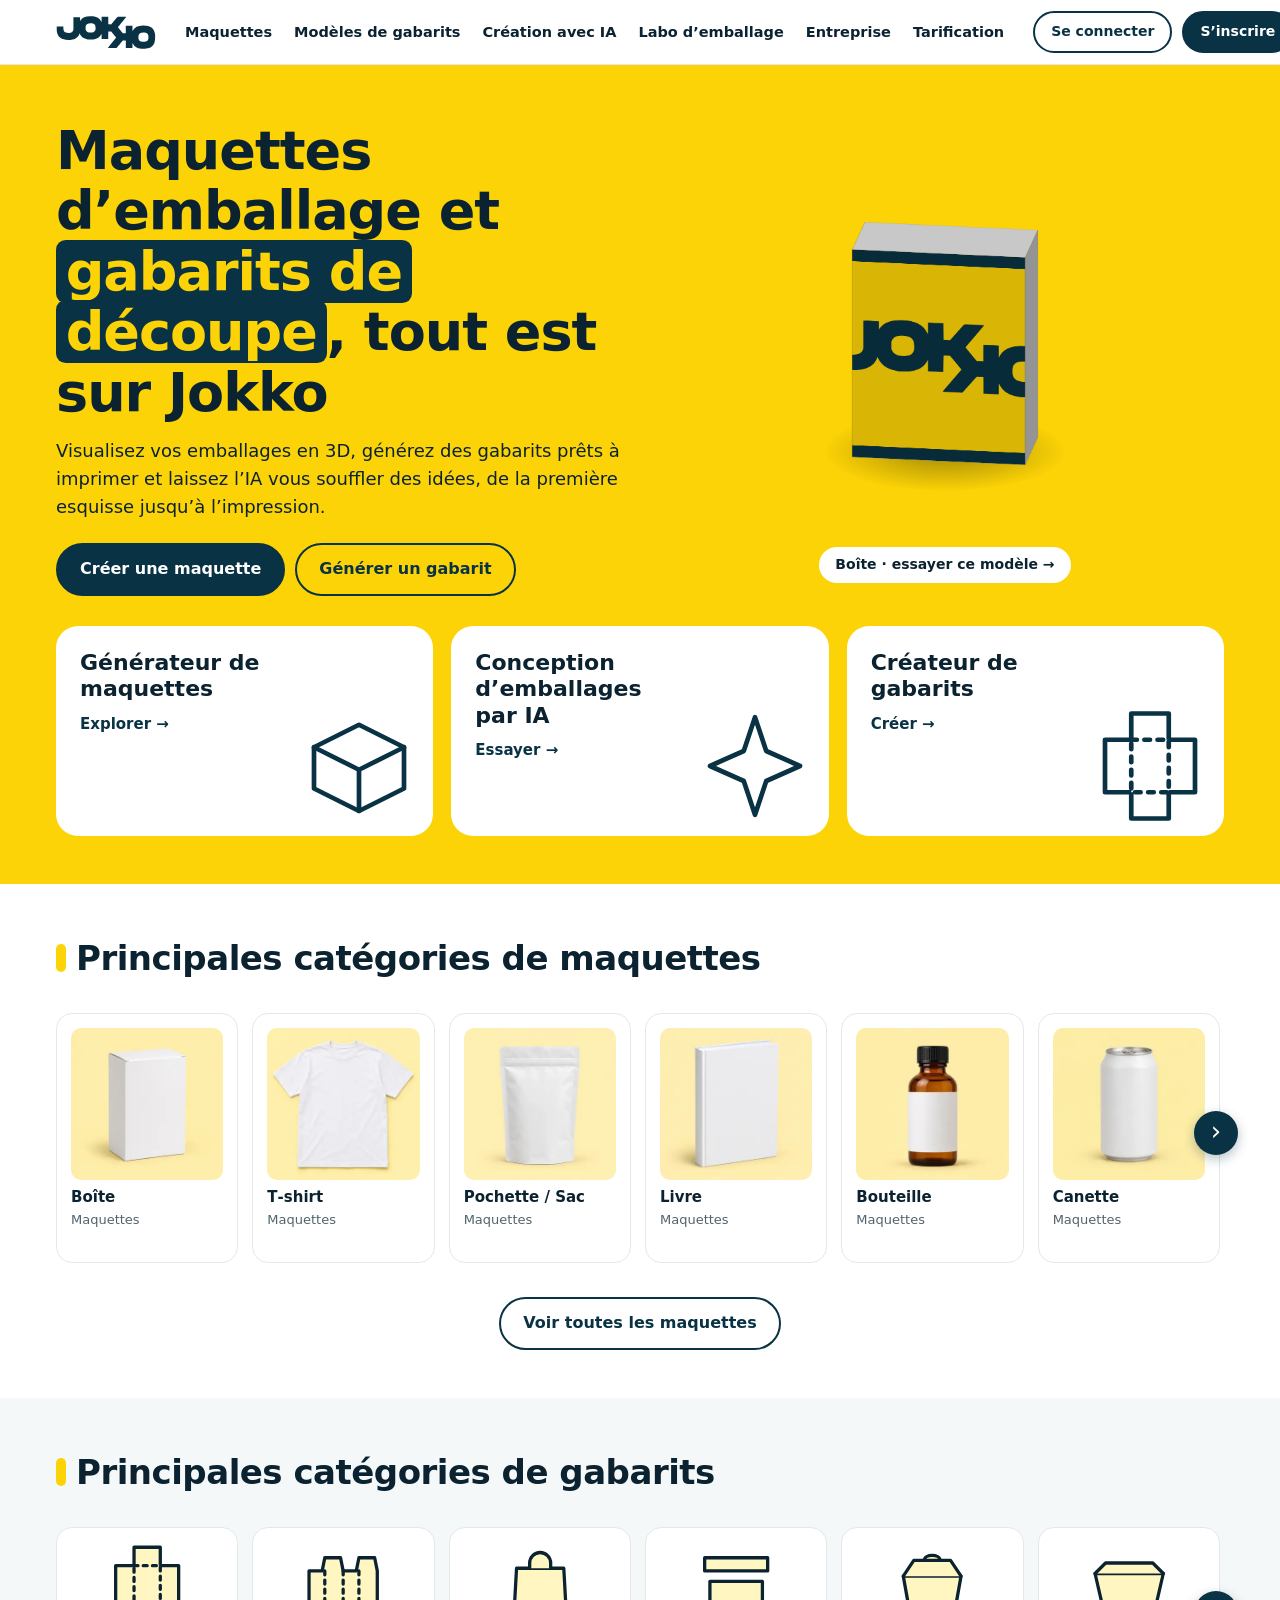
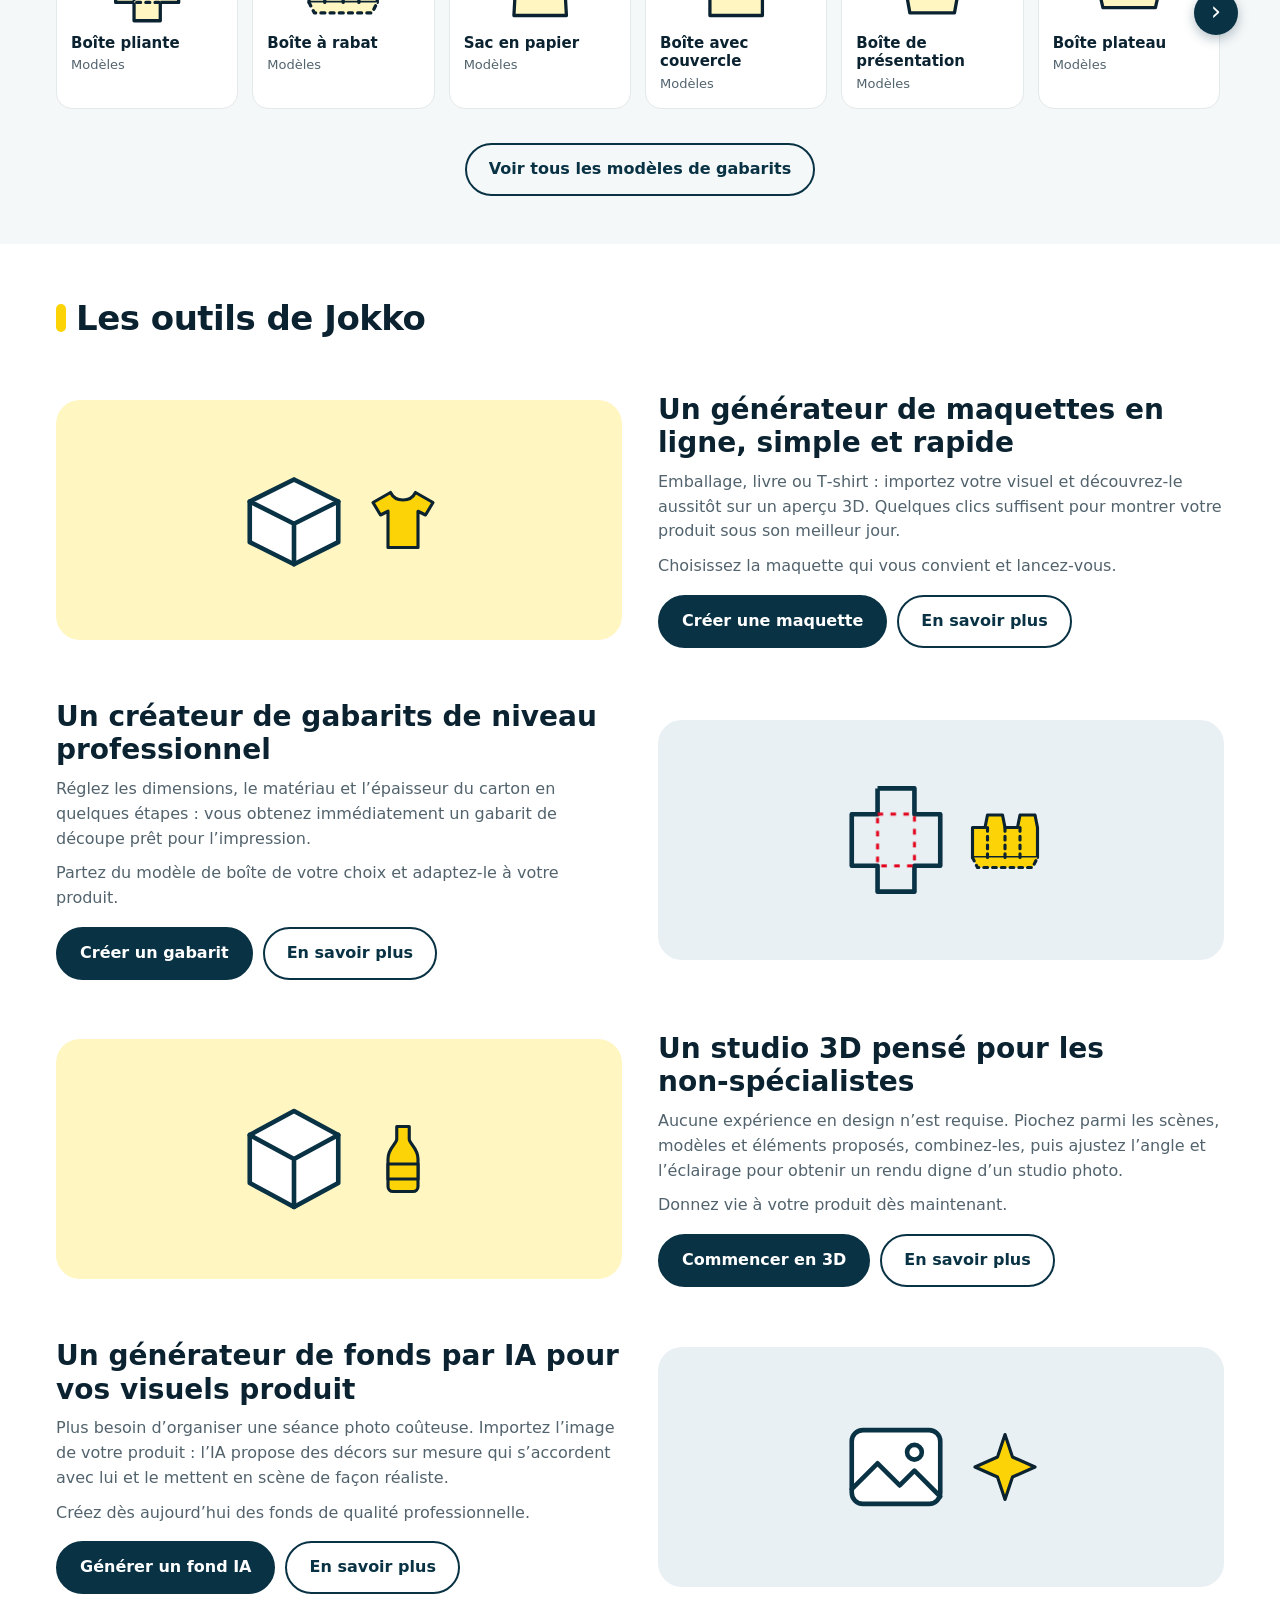
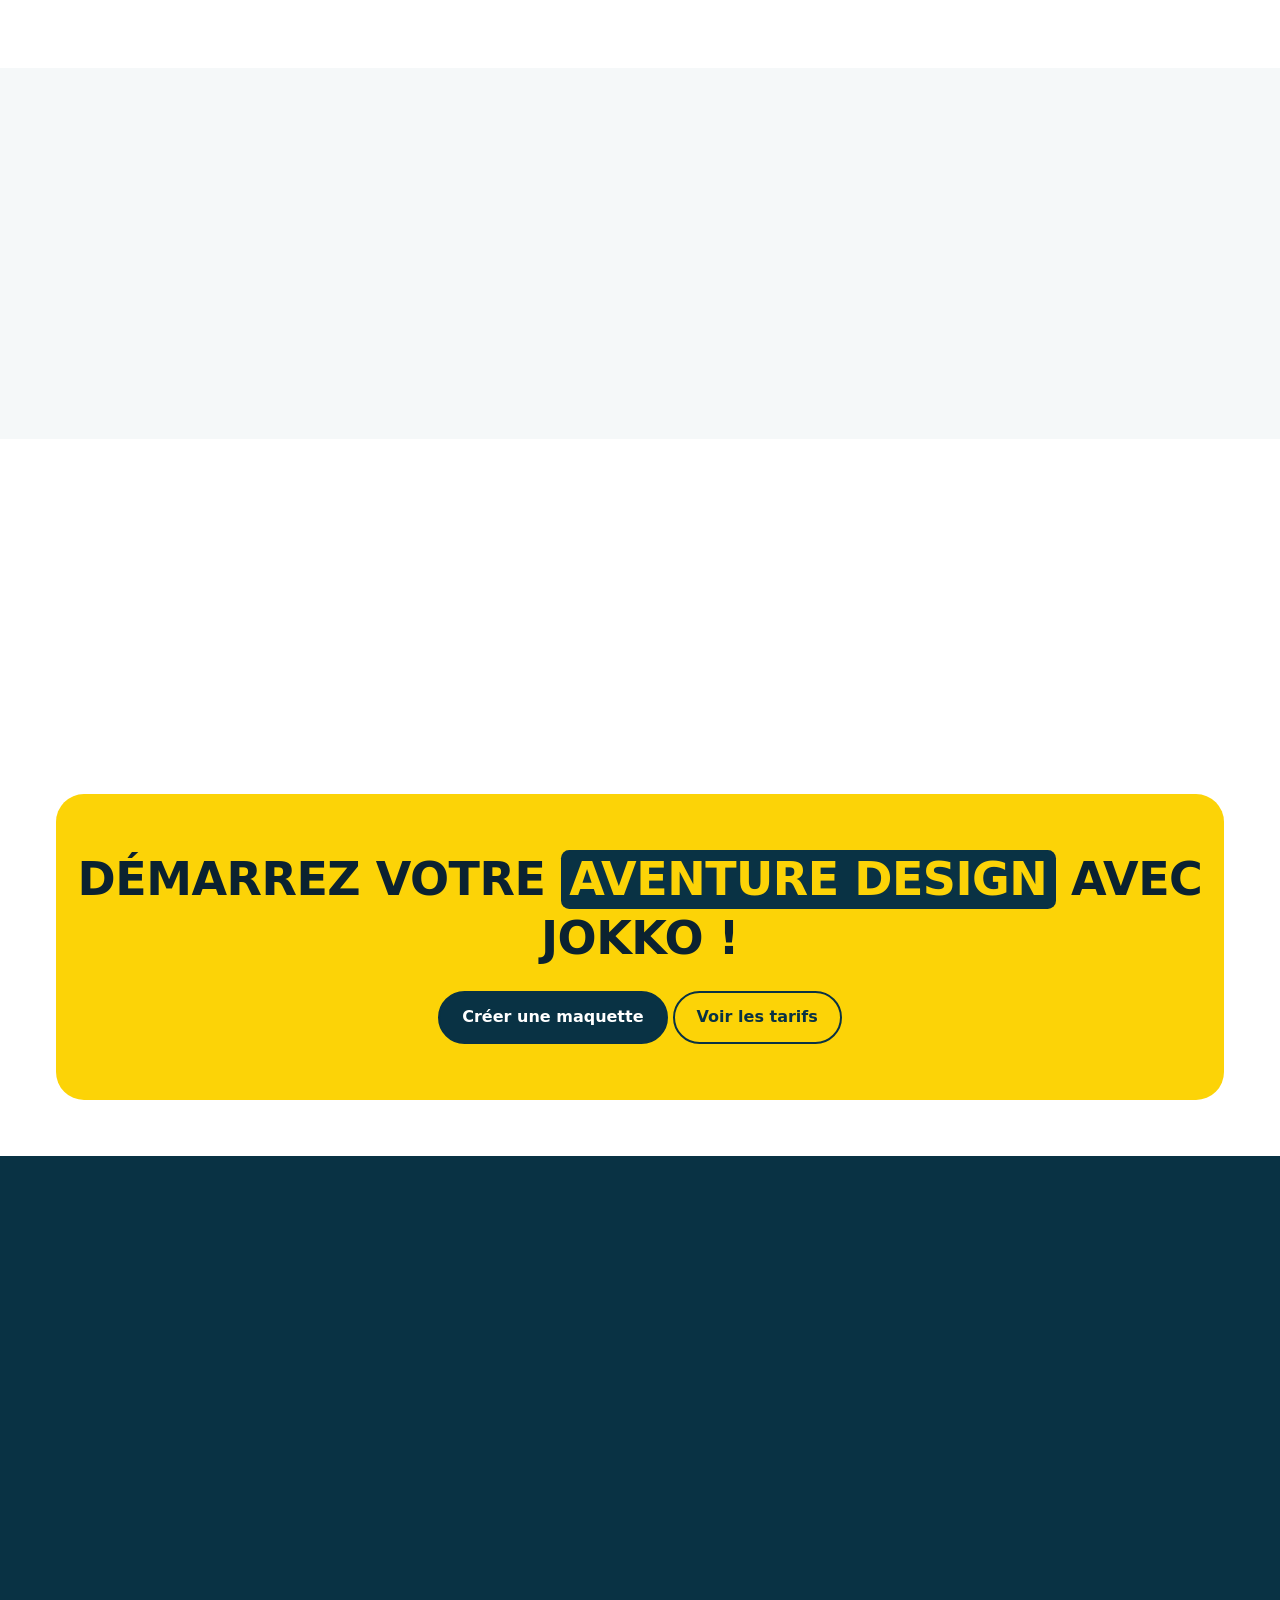
==== commit cb46445b: "Photos produit, carrousels sur l'accueil et dix nouveaux modèles de maquettes Co-Authored-By: Claude" ====
--- a/index.html
+++ b/index.html
@@ -69,7 +69,15 @@
 section{padding:48px 0;content-visibility:auto;contain-intrinsic-size:auto 600px}
 h2{font-size:clamp(24px,3.2vw,34px);letter-spacing:-.5px;margin-bottom:22px;display:flex;align-items:center;gap:10px}
 h2:before{content:"";flex:none;width:10px;height:28px;border-radius:5px;background:var(--accent)}
-.g{display:grid;grid-template-columns:repeat(8,minmax(0,1fr));gap:14px}
+.car{position:relative}
+.g{display:flex;gap:14px;overflow-x:auto;scroll-snap-type:x mandatory;scrollbar-width:none;padding:6px 2px 12px}
+.g::-webkit-scrollbar{display:none}
+.g .c{flex:0 0 calc((100% - 70px)/6);scroll-snap-align:start}
+.c img{display:block;width:100%;height:auto;aspect-ratio:1;border-radius:10px;background:var(--tint);margin-bottom:8px}
+.cb{position:absolute;top:50%;margin-top:-30px;width:44px;height:44px;border-radius:50%;border:0;background:var(--brand);color:#fff;font:400 26px/1 system-ui,sans-serif;padding:0 0 4px;cursor:pointer;z-index:2;box-shadow:0 4px 12px rgba(9,50,68,.3);transition:opacity .2s,transform .15s}
+.cb:hover{transform:scale(1.08)}
+.cb[data-d="-1"]{left:-14px}.cb[data-d="1"]{right:-14px}
+.cb:disabled{opacity:0;pointer-events:none}
 .c{display:block;border:1px solid var(--line);border-radius:16px;padding:14px 14px 12px;background:#fff;transition:transform .15s,box-shadow .15s}
 .c svg{width:100%;height:84px;color:var(--ink);--f:var(--tint);margin-bottom:8px}
 .c b{display:block;font-size:15px;line-height:1.25}
@@ -113,7 +121,7 @@
 .f a:hover,.cp a:hover{color:var(--accent)}
 .cp{border-top:1px solid #24505F;margin-top:30px;padding-top:18px;display:flex;flex-wrap:wrap;gap:8px 20px;justify-content:space-between}
 
-@media(max-width:1100px){.g{grid-template-columns:repeat(auto-fill,minmax(138px,1fr))}}
+@media(max-width:1100px){.g .c{flex-basis:calc((100% - 42px)/4)}}
 @media(max-width:1300px){.lg{display:none}}
 @media(max-width:1180px){
   .hd{flex-wrap:wrap;height:auto;min-height:64px;gap:0 20px}
@@ -136,9 +144,9 @@
   .hc{min-height:132px;padding:18px}
   .hc svg{width:92px;height:92px}
   section{padding:34px 0}
-  .g{display:flex;overflow-x:auto;scroll-snap-type:x mandatory;margin:0 -16px;padding:0 16px 8px;scrollbar-width:none}
-  .g::-webkit-scrollbar{display:none}
-  .g .c{flex:0 0 136px;scroll-snap-align:start}
+  .g{margin:0 -16px;padding:6px 16px 12px;scroll-padding:0 16px}
+  .g .c{flex:0 0 150px}
+  .cb{display:none}
   .t{grid-template-columns:1fr;gap:16px;padding:18px 0}
   .t:nth-of-type(even) .tv{order:0}
   .tv{min-height:160px}
@@ -257,32 +265,32 @@
 <section id="maquettes">
 <div class="w">
   <h2>Principales catégories de maquettes</h2>
-  <div class="g rv">
-    <a class="c" href="maquettes.html?p=box"><svg><use href="#box"/></svg><b>Boîte</b><small>Maquettes</small></a>
-    <a class="c" href="maquettes.html?p=tee"><svg><use href="#tee"/></svg><b>T‑shirt</b><small>Maquettes</small></a>
-    <a class="c" href="maquettes.html?p=pouch"><svg><use href="#pouch"/></svg><b>Pochette / Sac</b><small>Maquettes</small></a>
-    <a class="c" href="maquettes.html"><svg><use href="#book"/></svg><b>Livre</b><small>Maquettes</small></a>
-    <a class="c" href="maquettes.html?p=bottle"><svg><use href="#bottle"/></svg><b>Bouteille</b><small>Maquettes</small></a>
-    <a class="c" href="maquettes.html?p=can"><svg><use href="#can"/></svg><b>Canette</b><small>Maquettes</small></a>
-    <a class="c" href="maquettes.html?p=tube"><svg><use href="#tube"/></svg><b>Tube</b><small>Maquettes</small></a>
-    <a class="c" href="maquettes.html"><svg><use href="#cup"/></svg><b>Gobelet / Contenant</b><small>Maquettes</small></a>
-    <a class="c" href="maquettes.html"><svg><use href="#food"/></svg><b>Emballage alimentaire</b><small>Maquettes</small></a>
-    <a class="c" href="maquettes.html"><svg><use href="#phone"/></svg><b>Smartphone</b><small>Maquettes</small></a>
-    <a class="c" href="maquettes.html?p=mug"><svg><use href="#mug"/></svg><b>Mug</b><small>Maquettes</small></a>
-    <a class="c" href="maquettes.html"><svg><use href="#mag"/></svg><b>Magazine</b><small>Maquettes</small></a>
-    <a class="c" href="maquettes.html"><svg><use href="#hood"/></svg><b>Hoodie</b><small>Maquettes</small></a>
-    <a class="c" href="maquettes.html"><svg><use href="#flask"/></svg><b>Gourde</b><small>Maquettes</small></a>
-    <a class="c" href="maquettes.html"><svg><use href="#gift"/></svg><b>Boîte cadeau</b><small>Maquettes</small></a>
-    <a class="c" href="maquettes.html?p=bag"><svg><use href="#bag"/></svg><b>Sac en papier</b><small>Maquettes</small></a>
-    <a class="c" href="maquettes.html"><svg><use href="#tray"/></svg><b>Emballage pour pizza</b><small>Maquettes</small></a>
-    <a class="c" href="maquettes.html"><svg><use href="#flask"/></svg><b>Flacon de compléments</b><small>Maquettes</small></a>
-    <a class="c" href="maquettes.html"><svg><use href="#lid"/></svg><b>Boîte d’expédition</b><small>Maquettes</small></a>
-    <a class="c" href="maquettes.html?p=bottle"><svg><use href="#bottle"/></svg><b>Bouteille en plastique</b><small>Maquettes</small></a>
-    <a class="c" href="maquettes.html"><svg><use href="#cube"/></svg><b>Boîte produit</b><small>Maquettes</small></a>
-    <a class="c" href="maquettes.html"><svg><use href="#bag"/></svg><b>Boîte avec poignée</b><small>Maquettes</small></a>
-    <a class="c" href="maquettes.html"><svg><use href="#can"/></svg><b>Bocal</b><small>Maquettes</small></a>
-    <a class="c" href="maquettes.html"><svg><use href="#mag"/></svg><b>Impression</b><small>Maquettes</small></a>
-  </div>
+  <div class="car rv"><button class="cb" data-d="-1" type="button" aria-label="Précédent">‹</button><div class="g">
+    <a class="c" href="maquettes.html?p=box"><img src="img/box.webp" width="360" height="360" loading="lazy" decoding="async" alt=""><b>Boîte</b><small>Maquettes</small></a>
+    <a class="c" href="maquettes.html?p=tee"><img src="img/tee.webp" width="360" height="360" loading="lazy" decoding="async" alt=""><b>T‑shirt</b><small>Maquettes</small></a>
+    <a class="c" href="maquettes.html?p=pouch"><img src="img/pouch.webp" width="360" height="360" loading="lazy" decoding="async" alt=""><b>Pochette / Sac</b><small>Maquettes</small></a>
+    <a class="c" href="maquettes.html?p=book"><img src="img/book.webp" width="360" height="360" loading="lazy" decoding="async" alt=""><b>Livre</b><small>Maquettes</small></a>
+    <a class="c" href="maquettes.html?p=bottle"><img src="img/bottle.webp" width="360" height="360" loading="lazy" decoding="async" alt=""><b>Bouteille</b><small>Maquettes</small></a>
+    <a class="c" href="maquettes.html?p=can"><img src="img/can.webp" width="360" height="360" loading="lazy" decoding="async" alt=""><b>Canette</b><small>Maquettes</small></a>
+    <a class="c" href="maquettes.html?p=tube"><img src="img/tube.webp" width="360" height="360" loading="lazy" decoding="async" alt=""><b>Tube</b><small>Maquettes</small></a>
+    <a class="c" href="maquettes.html?p=cup"><img src="img/cup.webp" width="360" height="360" loading="lazy" decoding="async" alt=""><b>Gobelet / Contenant</b><small>Maquettes</small></a>
+    <a class="c" href="maquettes.html?p=box"><img src="img/food.webp" width="360" height="360" loading="lazy" decoding="async" alt=""><b>Emballage alimentaire</b><small>Maquettes</small></a>
+    <a class="c" href="maquettes.html?p=phone"><img src="img/phone.webp" width="360" height="360" loading="lazy" decoding="async" alt=""><b>Smartphone</b><small>Maquettes</small></a>
+    <a class="c" href="maquettes.html?p=mug"><img src="img/mug.webp" width="360" height="360" loading="lazy" decoding="async" alt=""><b>Mug</b><small>Maquettes</small></a>
+    <a class="c" href="maquettes.html?p=magazine"><img src="img/magazine.webp" width="360" height="360" loading="lazy" decoding="async" alt=""><b>Magazine</b><small>Maquettes</small></a>
+    <a class="c" href="maquettes.html?p=hoodie"><img src="img/hoodie.webp" width="360" height="360" loading="lazy" decoding="async" alt=""><b>Hoodie</b><small>Maquettes</small></a>
+    <a class="c" href="maquettes.html?p=gourde"><img src="img/gourde.webp" width="360" height="360" loading="lazy" decoding="async" alt=""><b>Gourde</b><small>Maquettes</small></a>
+    <a class="c" href="maquettes.html?p=box"><img src="img/gift.webp" width="360" height="360" loading="lazy" decoding="async" alt=""><b>Boîte cadeau</b><small>Maquettes</small></a>
+    <a class="c" href="maquettes.html?p=bag"><img src="img/bag.webp" width="360" height="360" loading="lazy" decoding="async" alt=""><b>Sac en papier</b><small>Maquettes</small></a>
+    <a class="c" href="maquettes.html?p=pizza"><img src="img/pizza.webp" width="360" height="360" loading="lazy" decoding="async" alt=""><b>Emballage pour pizza</b><small>Maquettes</small></a>
+    <a class="c" href="maquettes.html?p=pill"><img src="img/pill.webp" width="360" height="360" loading="lazy" decoding="async" alt=""><b>Flacon de compléments</b><small>Maquettes</small></a>
+    <a class="c" href="maquettes.html?p=mailer"><img src="img/mailer.webp" width="360" height="360" loading="lazy" decoding="async" alt=""><b>Boîte d’expédition</b><small>Maquettes</small></a>
+    <a class="c" href="maquettes.html?p=bottle"><img src="img/plastic.webp" width="360" height="360" loading="lazy" decoding="async" alt=""><b>Bouteille en plastique</b><small>Maquettes</small></a>
+    <a class="c" href="maquettes.html?p=box"><img src="img/product.webp" width="360" height="360" loading="lazy" decoding="async" alt=""><b>Boîte produit</b><small>Maquettes</small></a>
+    <a class="c" href="maquettes.html?p=box"><img src="img/gable.webp" width="360" height="360" loading="lazy" decoding="async" alt=""><b>Boîte avec poignée</b><small>Maquettes</small></a>
+    <a class="c" href="maquettes.html?p=jar"><img src="img/jar.webp" width="360" height="360" loading="lazy" decoding="async" alt=""><b>Bocal</b><small>Maquettes</small></a>
+    <a class="c" href="maquettes.html?p=magazine"><img src="img/print.webp" width="360" height="360" loading="lazy" decoding="async" alt=""><b>Impression</b><small>Maquettes</small></a>
+  </div><button class="cb" data-d="1" type="button" aria-label="Suivant">›</button></div>
   <p class="more"><a class="b o" href="modeles.html#maquettes">Voir toutes les maquettes</a></p>
 </div>
 </section>
@@ -290,7 +298,7 @@
 <section id="gabarits" class="alt">
 <div class="w">
   <h2>Principales catégories de gabarits</h2>
-  <div class="g rv">
+  <div class="car rv"><button class="cb" data-d="-1" type="button" aria-label="Précédent">‹</button><div class="g">
     <a class="c" href="gabarits.html"><svg><use href="#die"/></svg><b>Boîte pliante</b><small>Modèles</small></a>
     <a class="c" href="gabarits.html?type=tuck"><svg><use href="#die2"/></svg><b>Boîte à rabat</b><small>Modèles</small></a>
     <a class="c" href="gabarits.html?type=bag"><svg><use href="#bag"/></svg><b>Sac en papier</b><small>Modèles</small></a>
@@ -299,7 +307,7 @@
     <a class="c" href="gabarits.html?type=tray"><svg><use href="#tray"/></svg><b>Boîte plateau</b><small>Modèles</small></a>
     <a class="c" href="gabarits.html"><svg><use href="#gift"/></svg><b>Boîte rigide</b><small>Modèles</small></a>
     <a class="c" href="gabarits.html?type=env"><svg><use href="#env"/></svg><b>Enveloppe</b><small>Modèles</small></a>
-  </div>
+  </div><button class="cb" data-d="1" type="button" aria-label="Suivant">›</button></div>
   <p class="more"><a class="b o" href="modeles.html#gabarits">Voir tous les modèles de gabarits</a></p>
 </div>
 </section>
@@ -409,6 +417,20 @@
 var rv=document.querySelectorAll('.rv');
 if('IntersectionObserver'in window){var io=new IntersectionObserver(function(es){es.forEach(function(e){if(e.isIntersecting){e.target.classList.add('in');io.unobserve(e.target)}})},{rootMargin:'0px 0px -8% 0px'});rv.forEach(function(e){io.observe(e)})}
 else rv.forEach(function(e){e.classList.add('in')});
+// Carrousels : flèches, défilement automatique, pause au survol ou au toucher.
+var calm=matchMedia('(prefers-reduced-motion:reduce)').matches;
+document.querySelectorAll('.car').forEach(function(c){
+var g=c.querySelector('.g'),bs=c.querySelectorAll('.cb'),stop=0,vis=false;
+function st(){bs[0].disabled=g.scrollLeft<4;bs[1].disabled=g.scrollLeft+g.clientWidth>g.scrollWidth-4}
+function go(d){g.scrollBy({left:d,behavior:calm?'auto':'smooth'})}
+bs.forEach(function(b){b.onclick=function(){stop=Date.now()+8000;go(b.dataset.d*g.clientWidth*.82)}});
+g.addEventListener('scroll',st,{passive:true});st();
+['pointerenter','touchstart','focusin'].forEach(function(e){c.addEventListener(e,function(){stop=Date.now()+8000},{passive:true})});
+c.addEventListener('pointerleave',function(){stop=Date.now()+1500});
+if(calm||!('IntersectionObserver'in window))return;
+new IntersectionObserver(function(e){vis=e[0].isIntersecting}).observe(c);
+setInterval(function(){if(!vis||document.hidden||Date.now()<stop)return;
+if(g.scrollLeft+g.clientWidth>g.scrollWidth-4)g.scrollTo({left:0,behavior:'smooth'});else go(g.querySelector('.c').offsetWidth+14)},3200)});
 // Démo 3D de l'en-tête : chargée après la page, pour ne pas retarder le premier affichage.
 addEventListener('load',function(){
 var cv=document.getElementById('cv'),sc=document.createElement('script');sc.src='mockup.js';
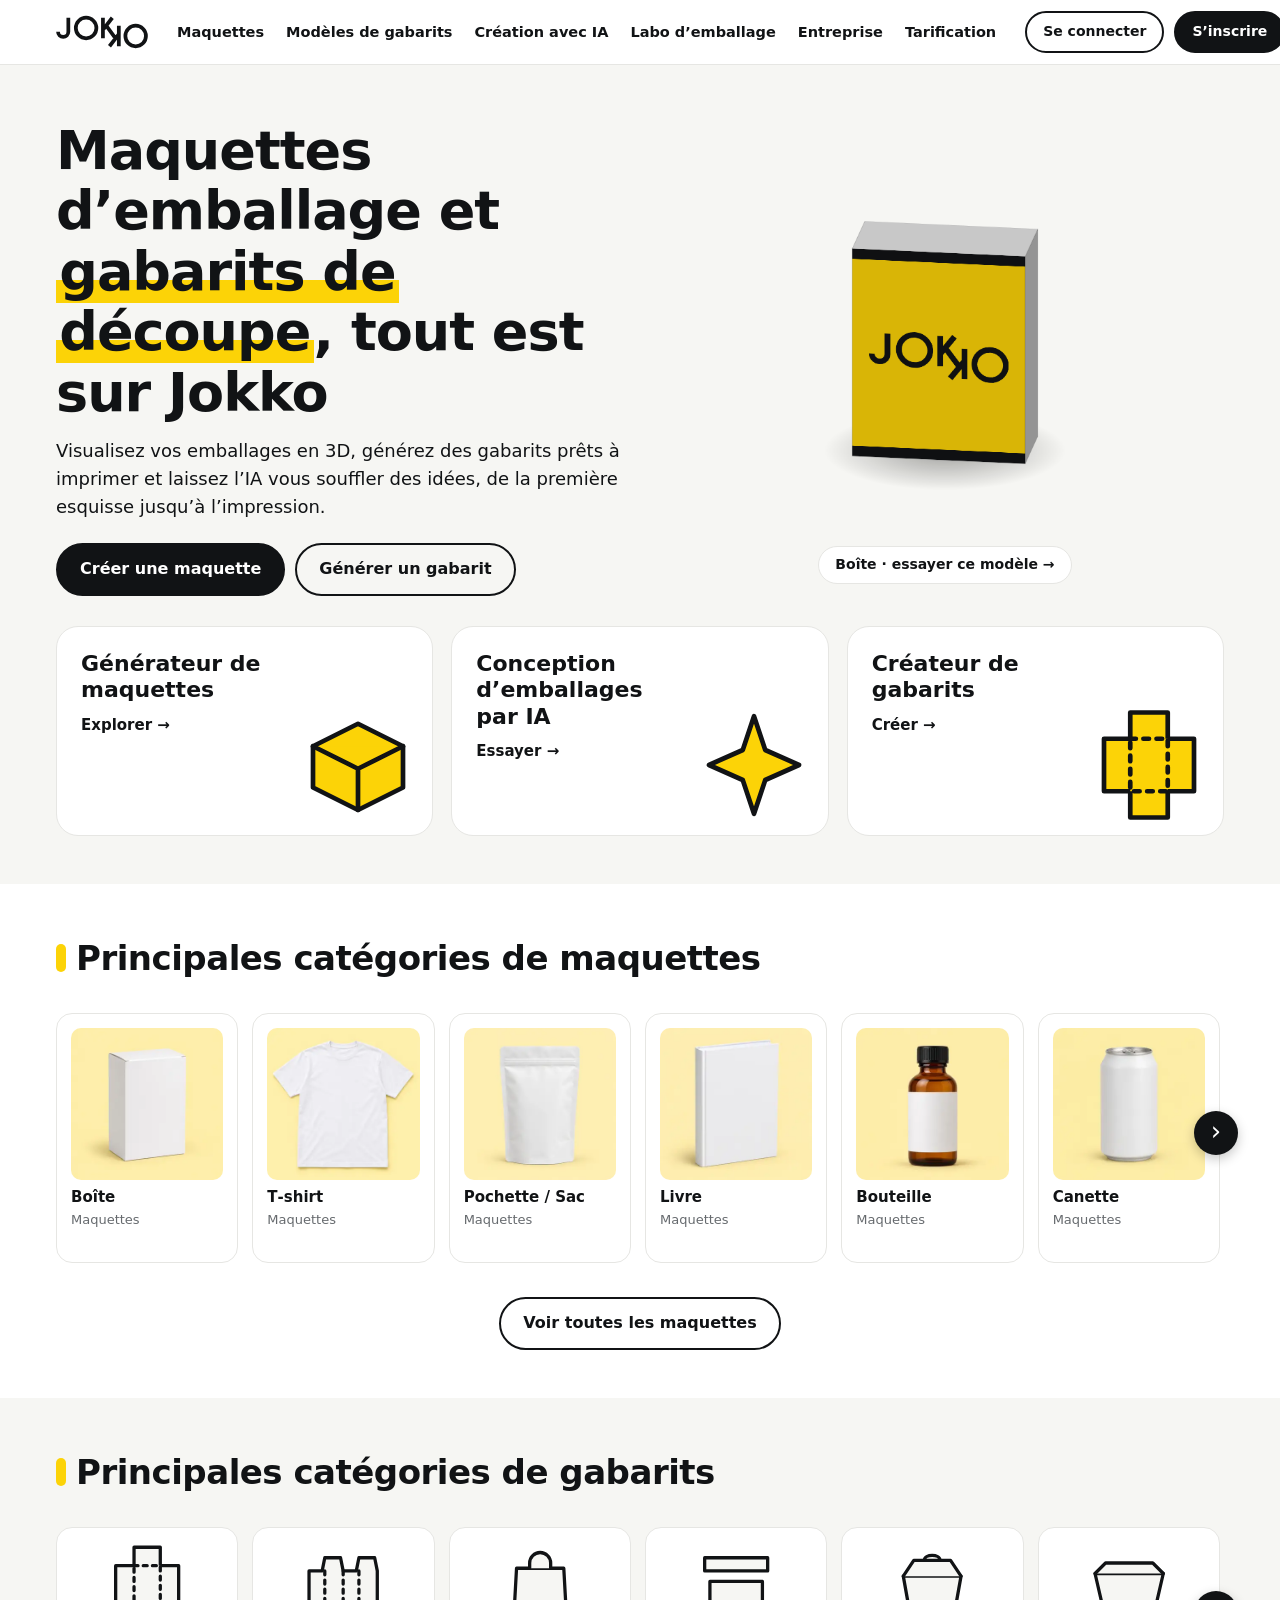
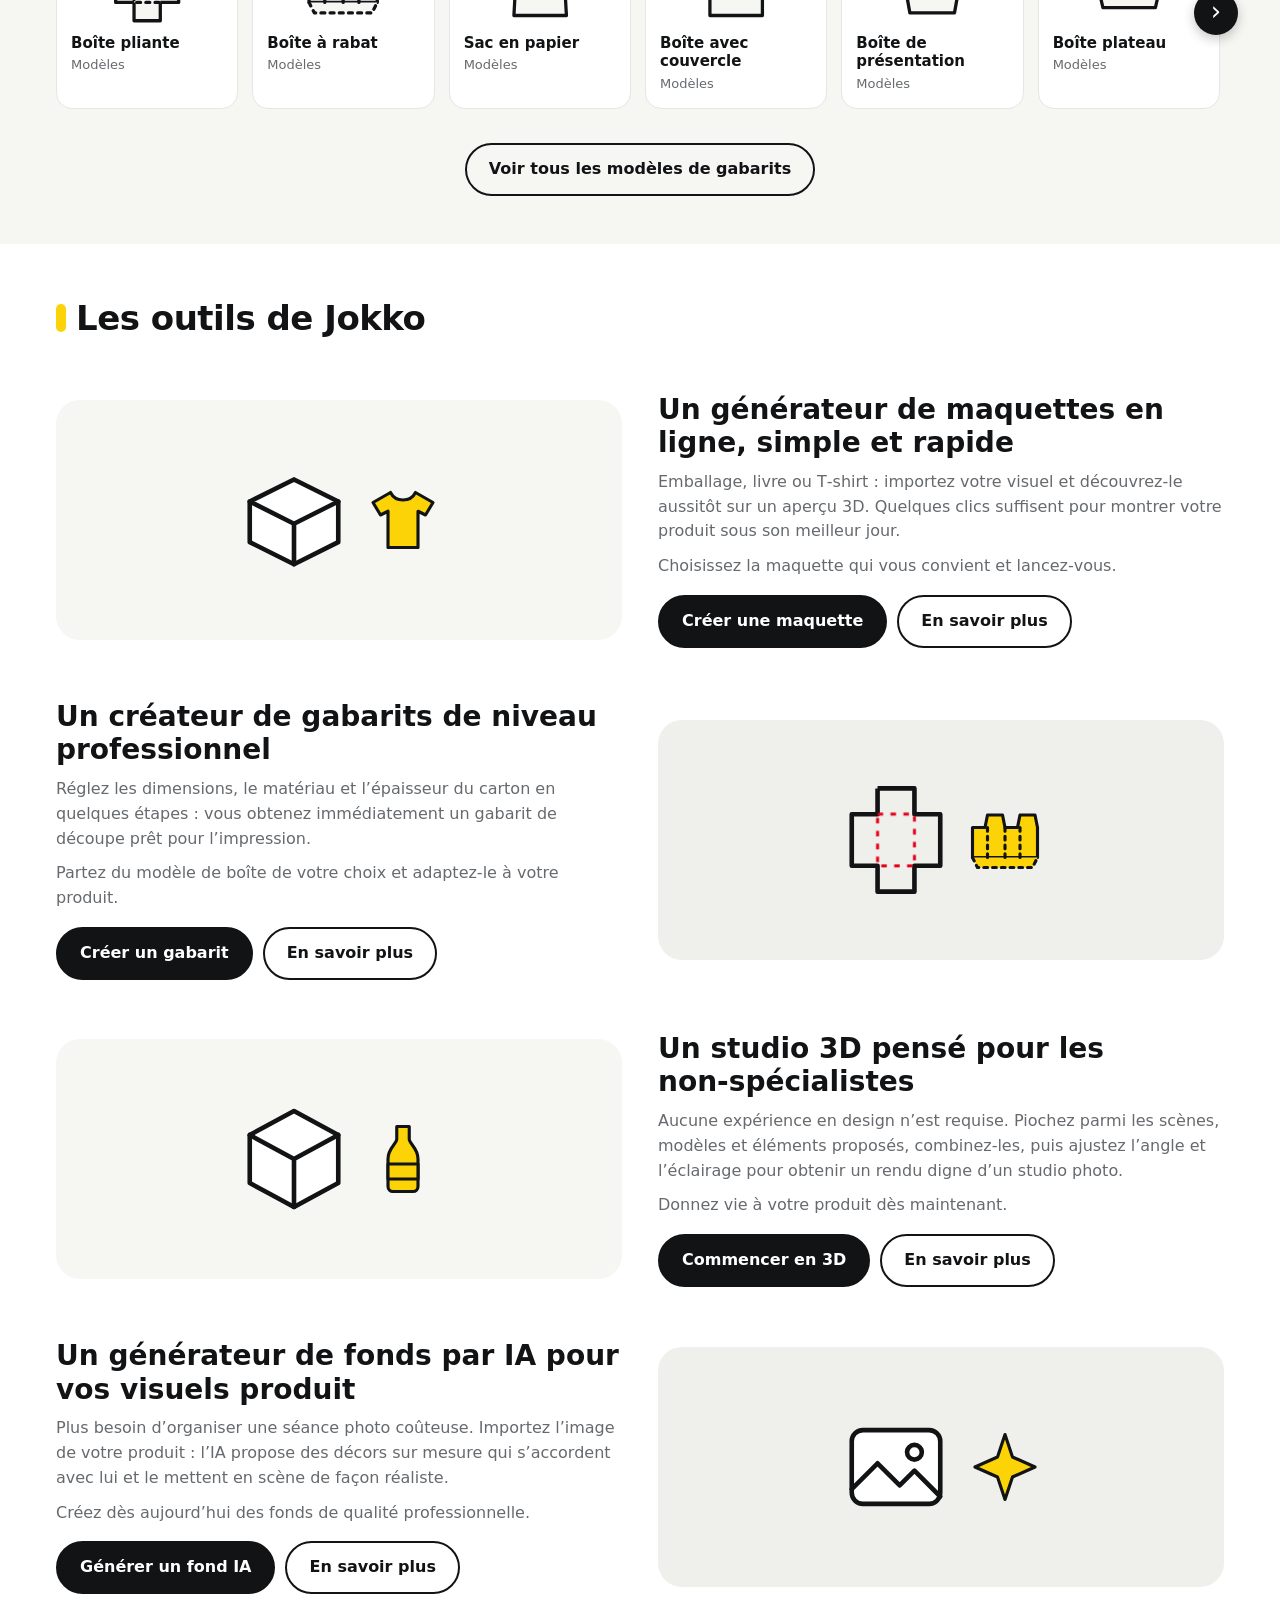
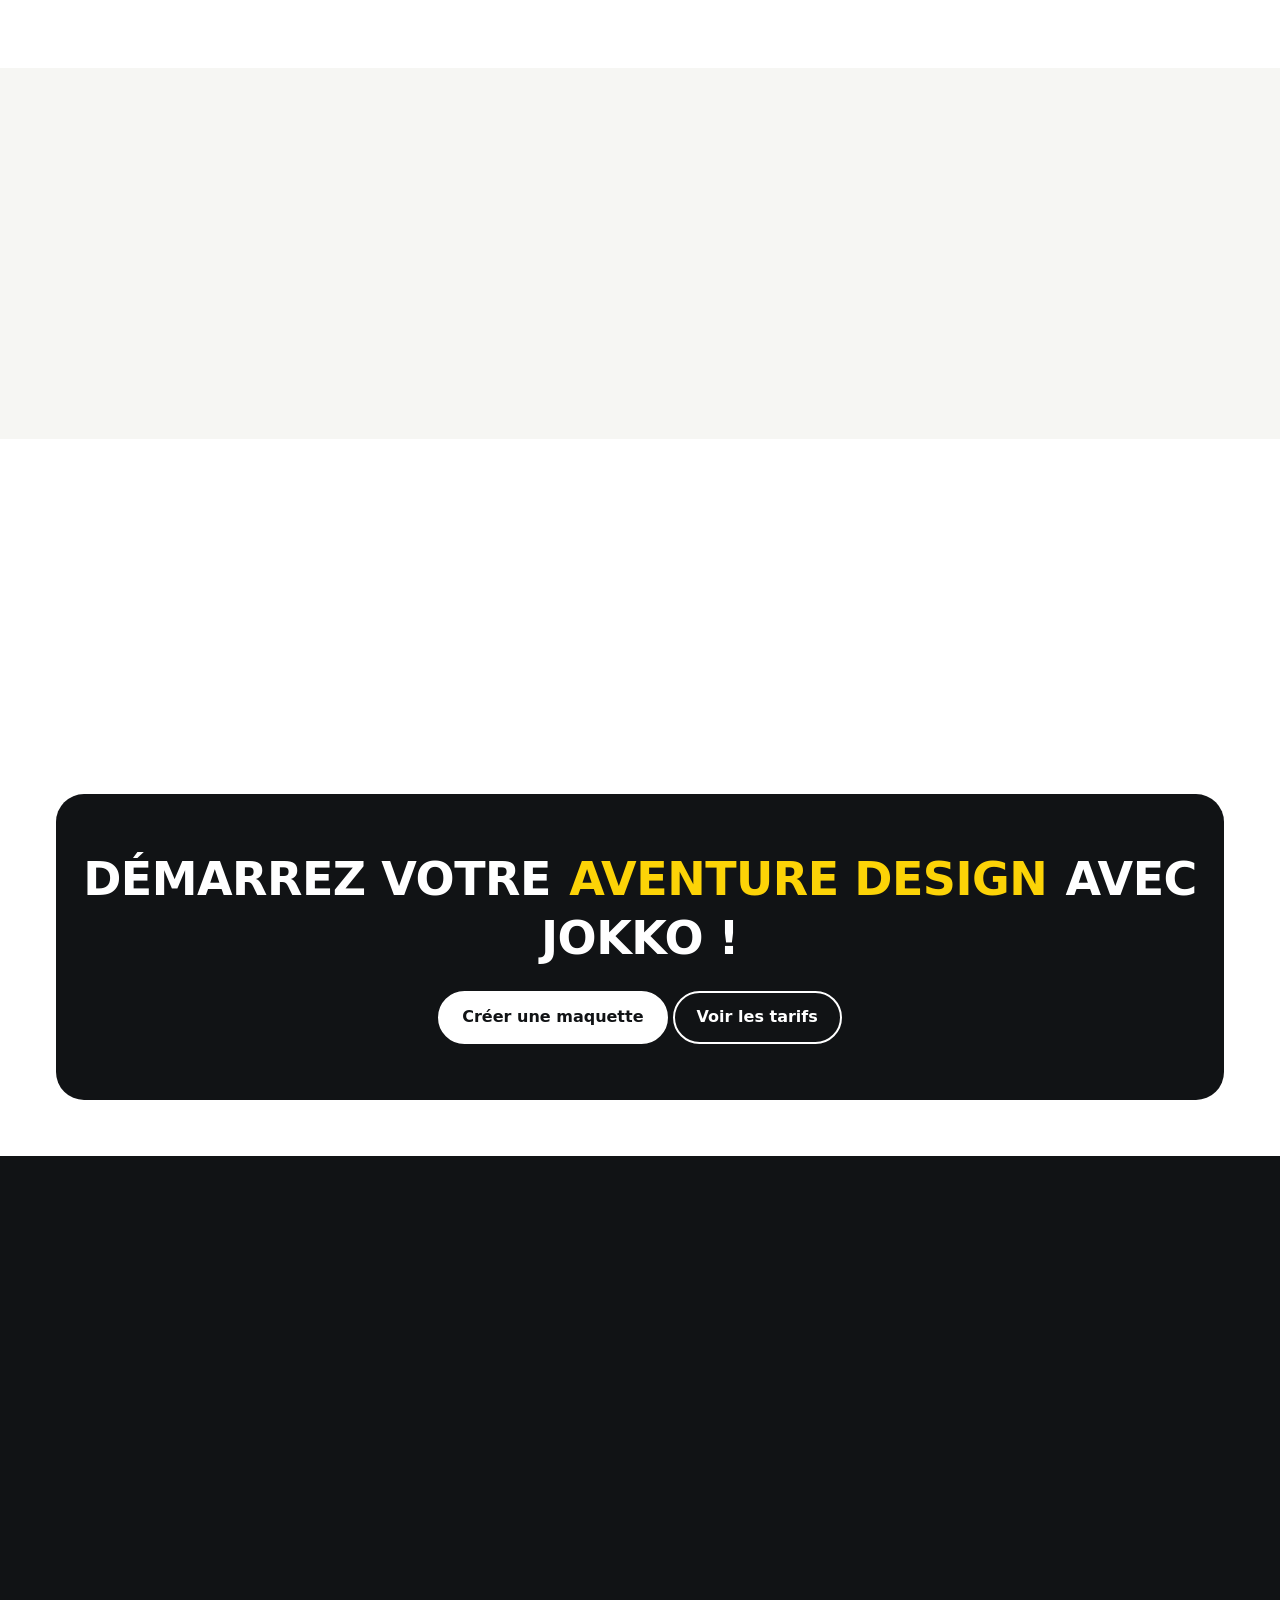
==== commit f824ea54: "Palette minimaliste (encre, blanc cassé, touches de jaune) et logo Jokko simplifié Co-Authored-By: C" ====
--- a/index.html
+++ b/index.html
@@ -5,21 +5,21 @@
 <meta name="viewport" content="width=device-width,initial-scale=1">
 <title>Jokko – Maquettes d’emballage, gabarits de découpe et création avec IA</title>
 <meta name="description" content="Jokko réunit maquettes 3D, gabarits de découpe prêts à imprimer et outils de création avec IA pour concevoir vos emballages, de l’idée à l’impression.">
-<meta name="theme-color" content="#FCD307">
-<link rel="icon" href="data:image/svg+xml,%3Csvg xmlns='http://www.w3.org/2000/svg' viewBox='0 0 200 200'%3E%3Crect width='200' height='200' rx='36' fill='%23FCD307'/%3E%3Cpath fill='%23093244' d='M41 34h22v27h10l21-27h29L93 74l28 39h10V33h22v133h-22v-28h-10l-21 28H72l29-40-28-39H63v79H41z'/%3E%3C/svg%3E">
+<meta name="theme-color" content="#111315">
+<link rel="icon" href="data:image/svg+xml,%3Csvg xmlns='http://www.w3.org/2000/svg' viewBox='0 0 80 80'%3E%3Crect width='80' height='80' rx='18' fill='%23111315'/%3E%3Cpath fill='none' stroke='%23FCD307' stroke-width='7' stroke-linejoin='round' d='M23 8V52M23 34L43 8M30 25L50 52M57 25V69M57 43L37 69'/%3E%3C/svg%3E">
 <style>
 /* ===== Couleurs de marque : modifier uniquement ce bloc ===== */
 :root{
-  --brand:#093244;        /* bleu nuit du logo (boutons, liens) */
-  --brand-dark:#051F2B;   /* survol */
-  --accent:#FCD307;       /* jaune du logo */
-  --tint:#FFF6C2;         /* jaune clair */
-  --tint-2:#E8F0F3;       /* bleu clair */
-  --ink:#0B2230;          /* texte */
-  --muted:#52636D;        /* texte secondaire */
-  --line:#E3E8EA;         /* bordures */
+  --brand:#111315;        /* encre : boutons, liens */
+  --brand-dark:#2B2E31;   /* survol */
+  --accent:#FCD307;       /* jaune Jokko, utilisé par petites touches */
+  --tint:#F6F6F3;         /* surface claire */
+  --tint-2:#EFEFEB;       /* surface claire 2 */
+  --ink:#111315;          /* texte */
+  --muted:#666A6E;        /* texte secondaire */
+  --line:#E6E6E3;         /* bordures */
   --bg:#fff;
-  --dark:#093244;         /* pied de page */
+  --dark:#111315;         /* pied de page */
 }
 *{box-sizing:border-box}
 html{scroll-behavior:smooth;-webkit-text-size-adjust:100%}
@@ -45,7 +45,7 @@
 header{position:sticky;top:0;z-index:5;background:rgba(255,255,255,.96);border-bottom:1px solid var(--line)}
 .hd{display:flex;align-items:center;gap:20px;height:64px}
 .logo{display:flex;align-items:center;color:var(--brand)}
-.logo svg{width:100px;height:33px}
+.logo svg{width:92px;height:36px}
 nav{display:flex;gap:4px;margin-right:auto}
 nav a{white-space:nowrap;padding:8px 9px;border-radius:8px;font-size:14.5px;font-weight:550}
 nav a:hover{background:var(--tint)}
@@ -54,16 +54,16 @@
 #m,.mb{display:none}
 
 /* hero */
-.hero{background:var(--accent);padding:56px 0 48px;text-align:center}
+.hero{background:var(--tint);padding:56px 0 48px;text-align:center}
 h1{font-size:clamp(30px,5vw,54px);line-height:1.12;letter-spacing:-1px;max-width:900px;margin:0 auto 12px}
-h1 em,.cta i{font-style:normal;background:var(--brand);color:var(--accent);padding:0 .18em;border-radius:.18em;-webkit-box-decoration-break:clone;box-decoration-break:clone}
+h1 em,.cta i{font-style:normal;background:linear-gradient(transparent 64%,var(--accent) 0);padding:0 .06em;-webkit-box-decoration-break:clone;box-decoration-break:clone}
 .sub{color:var(--ink);font-size:18px;max-width:640px;margin:0 auto 32px}
 .h3{display:grid;grid-template-columns:repeat(3,1fr);gap:18px;text-align:left}
-.hc{position:relative;display:block;border-radius:22px;padding:24px;min-height:210px;overflow:hidden;border:0;background:#fff;transition:transform .15s,box-shadow .15s}
-.hc:hover,.c:hover{transform:translateY(-3px);box-shadow:0 10px 24px rgba(9,50,68,.16)}
+.hc{position:relative;display:block;border-radius:22px;padding:24px;min-height:210px;overflow:hidden;border:1px solid var(--line);background:#fff;transition:transform .15s,box-shadow .15s}
+.hc:hover,.c:hover{transform:translateY(-3px);box-shadow:0 10px 24px rgba(0,0,0,.10)}
 .hc b{display:block;font-size:22px;line-height:1.2;max-width:60%}
 .hc span{display:inline-block;margin-top:10px;color:var(--brand);font-weight:650;font-size:15px}
-.hc svg{position:absolute;right:14px;bottom:10px;width:120px;height:120px;color:var(--brand)}
+.hc svg{position:absolute;right:14px;bottom:10px;width:120px;height:120px;color:var(--brand);--f:var(--accent)}
 
 /* sections */
 section{padding:48px 0;content-visibility:auto;contain-intrinsic-size:auto 600px}
@@ -74,7 +74,7 @@
 .g::-webkit-scrollbar{display:none}
 .g .c{flex:0 0 calc((100% - 70px)/6);scroll-snap-align:start}
 .c img{display:block;width:100%;height:auto;aspect-ratio:1;border-radius:10px;background:var(--tint);margin-bottom:8px}
-.cb{position:absolute;top:50%;margin-top:-30px;width:44px;height:44px;border-radius:50%;border:0;background:var(--brand);color:#fff;font:400 26px/1 system-ui,sans-serif;padding:0 0 4px;cursor:pointer;z-index:2;box-shadow:0 4px 12px rgba(9,50,68,.3);transition:opacity .2s,transform .15s}
+.cb{position:absolute;top:50%;margin-top:-30px;width:44px;height:44px;border-radius:50%;border:0;background:var(--brand);color:#fff;font:400 26px/1 system-ui,sans-serif;padding:0 0 4px;cursor:pointer;z-index:2;box-shadow:0 4px 12px rgba(0,0,0,.22);transition:opacity .2s,transform .15s}
 .cb:hover{transform:scale(1.08)}
 .cb[data-d="-1"]{left:-14px}.cb[data-d="1"]{right:-14px}
 .cb:disabled{opacity:0;pointer-events:none}
@@ -98,7 +98,7 @@
 .ch a{padding:9px 15px;border:1px solid var(--line);border-radius:999px;font-size:14.5px;font-weight:550;background:#fff}
 .ch a:hover{border-color:var(--brand);color:var(--brand)}
 .ch .ai{background:var(--tint-2);border-color:var(--accent)}
-.alt{background:#F5F8F9}
+.alt{background:var(--tint)}
 .k{display:grid;grid-template-columns:repeat(auto-fit,minmax(240px,1fr));gap:16px}
 .k>*{border:1px solid var(--line);border-radius:18px;padding:22px;background:#fff}
 .k h3{font-size:18px;margin-bottom:6px}
@@ -107,19 +107,20 @@
 
 /* appel à l'action */
 .cta{margin:0 16px}
-.cta>div{max-width:1168px;margin:0 auto;border-radius:28px;background:var(--accent);color:var(--ink);text-align:center;padding:56px 20px}
+.cta>div{max-width:1168px;margin:0 auto;border-radius:28px;background:var(--brand);color:#fff;text-align:center;padding:56px 20px}
+.cta .b{background:#fff;color:var(--ink);border-color:#fff}.cta .b.o{background:transparent;color:#fff}.cta i{background:none;color:var(--accent)}
 .cta h2{display:block;line-height:1.3;font-size:clamp(26px,4.4vw,46px);text-transform:uppercase;margin-bottom:22px}
 .cta h2:before{display:none}
 
 /* pied de page */
-footer{background:var(--dark);color:#C5D3D9;margin-top:56px;padding:44px 0 26px;font-size:14px;content-visibility:auto;contain-intrinsic-size:auto 700px}
-footer .logo{color:var(--accent);margin-bottom:26px}
-footer .logo svg{width:130px;height:43px}
+footer{background:var(--dark);color:#B5B7BA;margin-top:56px;padding:44px 0 26px;font-size:14px;content-visibility:auto;contain-intrinsic-size:auto 700px}
+footer .logo{color:#fff;margin-bottom:26px}
+footer .logo svg{width:112px;height:44px}
 .f{display:grid;grid-template-columns:repeat(6,1fr);gap:22px}
 .f b{display:block;color:#fff;margin-bottom:10px;font-size:15px}
 .f a{display:block;padding:4px 0}
 .f a:hover,.cp a:hover{color:var(--accent)}
-.cp{border-top:1px solid #24505F;margin-top:30px;padding-top:18px;display:flex;flex-wrap:wrap;gap:8px 20px;justify-content:space-between}
+.cp{border-top:1px solid #2C2F32;margin-top:30px;padding-top:18px;display:flex;flex-wrap:wrap;gap:8px 20px;justify-content:space-between}
 
 @media(max-width:1100px){.g .c{flex-basis:calc((100% - 42px)/4)}}
 @media(max-width:1300px){.lg{display:none}}
@@ -163,7 +164,7 @@
 .hb{display:flex;flex-wrap:wrap;gap:10px}
 .hv{text-align:center}
 #cv{display:block;width:100%;max-width:560px;height:auto;margin:0 auto -6px;touch-action:pan-y;cursor:grab}
-.hl{display:inline-block;background:#fff;border-radius:999px;padding:7px 16px;font-weight:650;font-size:14px;transition:transform .15s}
+.hl{display:inline-block;background:#fff;border:1px solid var(--line);border-radius:999px;padding:7px 16px;font-weight:650;font-size:14px;transition:transform .15s}
 .hl:hover{transform:translateY(-2px)}
 .c svg,.hc svg{transition:transform .25s}
 .c:hover svg{transform:rotate(-5deg) scale(1.08)}
@@ -216,7 +217,7 @@
 <symbol id="spark" viewBox="0 0 64 64"><path class="i" d="M32 6l6 18 18 8-18 8-6 18-6-18-18-8 18-8z"/></symbol>
 <symbol id="cube" viewBox="0 0 64 64"><path class="i" d="M32 6l24 13v26L32 58 8 45V19z"/><path class="i" d="M8 19l24 13 24-13M32 32v26" fill="none"/></symbol>
 <symbol id="img" viewBox="0 0 64 64"><rect class="i" x="8" y="12" width="48" height="40" rx="6"/><path class="i" d="M8 44l14-14 12 12 8-8 14 14" fill="none"/><circle class="i" cx="42" cy="24" r="4"/></symbol>
-<symbol id="jk" viewBox="-1 -1 360 120"><path fill="currentColor" fill-rule="evenodd" d="M307.8 118C292.2 116.4 282.2 110.5 276.8 99.9L275.7 97.6L275.5 98.1C275.4 98.4 275.3 102.3 275.3 106.7C275.3 111.4 275.2 114.9 275.1 115C274.9 115.2 270 115.2 263 115.2L251.1 115.1L251.1 101.4L251 87.8L245.7 87.8L240.3 87.8L239.3 88.9C235.4 93.7 219 113.6 218.3 114.3L217.4 115.3L201.8 115.2C192.7 115.2 186.2 115.2 186.1 115C186.1 114.9 191.9 107.4 199.1 98.5C206.2 89.5 213 81 214.1 79.7L216 77.2L215.8 76.8C215.6 76.6 211.6 71.7 206.8 65.9L198.1 55.4L197.2 55.3C196.8 55.2 194.3 55.2 191.9 55.2L187.4 55.4L187.2 69L187.1 82.6L175.1 82.6L163.1 82.6L163 72.9L162.9 63.1L161.8 65.3C156.6 76 147.8 81.8 133.4 84L129.9 84.6L123 84.6L116.1 84.6L112.5 84C97.5 81.7 88.2 75.2 83.5 63.9C82.9 62.5 82.7 62.6 82.1 64.3C77.5 78.5 63.5 86.1 42.1 86.1C17 86 3.6 76.3 0.3 55.7L-0.1 52.9L-0.1 45L-0.1 37.1L11.9 37.1L23.9 37.1L24 42.9C24.4 56.5 28.5 60.5 42.3 60.5L46.4 60.5L49 60C55.4 58.7 59 55.5 60.1 49.8L60.5 48L60.5 26L60.5 4.1L60.8 3.8C61.2 3.4 84.4 3.4 84.6 3.7C84.7 3.9 84.8 6.4 84.8 9.3C84.8 12.2 84.9 15.1 85 15.8L85.1 17.1L86.3 15.3C93 5.2 103.8 0.5 120.9 0.1C142 -0.4 155.1 5.6 161.4 18.8C162.1 20.1 162.7 21.2 162.8 21.2C162.9 21.2 163 16.9 163.1 11.7L163.1 2.1L175.2 2.1L187.2 2L187.3 15.7L187.4 29.4L192.7 29.4L197.9 29.5L198.9 28.3C199.4 27.7 202.3 24.2 205.3 20.6C208.2 17 212.8 11.5 215.5 8.2C218.2 5 220.5 2.3 220.6 2.2C221 1.9 252.2 2 252.2 2.2C252.2 2.4 245.5 10.9 237.4 21.1C229.2 31.4 222.5 39.9 222.5 40.1C222.6 40.4 232.5 52.5 238.9 60.1L240.4 61.9L245.6 61.9L250.9 61.9L250.9 48.2L251 34.5L251.4 34.5C253.6 34.4 275.1 34.5 275.2 34.6C275.2 34.6 275.2 38.6 275.3 43.5C275.3 48.4 275.4 52.8 275.5 53.3L275.7 54.1L276.8 51.9C282.9 40 294.6 34.1 313 33.6C339.6 32.9 354 43 357.2 64.6L357.6 67.6L357.6 75.9C357.6 98.3 351.4 109.4 335.5 115.2C329.1 117.6 316.3 118.9 307.8 118ZM318.3 92.5C326.9 91.7 331.1 88.7 332.8 82.4L333.2 80.4L333.2 75.9L333.2 71.3L332.8 69.4C331.1 63 326.9 60.1 318 59.3C306.5 58.2 299.2 62 297.3 69.9L296.9 71.9L296.9 76.1L296.9 80.4L297.5 82.3C299.2 88.7 303.4 91.7 311.6 92.5C314.5 92.8 315.6 92.8 318.3 92.5ZM128.5 58.6C135.4 57.6 139.1 54.6 140.6 48.8L141.1 47.1L141.1 42.5C141.1 31.5 137.7 27.3 127.5 25.8C116 24.2 107.7 27.8 105.3 35.4L104.9 36.9L104.9 42.4L104.9 47.9L105.5 49.8C108 57.2 116.6 60.5 128.5 58.6Z"/></symbol>
+<symbol id="jk" viewBox="0 2 196 77"><path fill="none" stroke="currentColor" stroke-width="8" stroke-linejoin="round" d="M26 10V40a11 11 0 0 1-22 0M42 32a22 22 0 1 0 44 0a22 22 0 1 0-44 0M100 10V54M100 36L120 10M107 27L127 54M134 27V71M134 45L114 71M148 49a22 22 0 1 0 44 0a22 22 0 1 0-44 0"/></symbol>
 </svg>
 
 <header>
@@ -436,8 +437,8 @@
 var cv=document.getElementById('cv'),sc=document.createElement('script');sc.src='mockup.js';
 sc.onload=function(){
 var S=JK.S,a=document.createElement('canvas'),x=a.getContext('2d'),hl=document.getElementById('hl');a.width=900;a.height=600;
-x.fillStyle='#FCD307';x.fillRect(0,0,900,600);x.fillStyle='#093244';x.fillRect(0,0,900,34);x.fillRect(0,566,900,34);
-x.translate(135,198);x.scale(1.75,1.75);x.fill(new Path2D(document.querySelector('#jk path').getAttribute('d')),'evenodd');
+x.fillStyle='#FCD307';x.fillRect(0,0,900,600);x.fillStyle='#111315';x.fillRect(0,0,900,30);x.fillRect(0,570,900,30);
+x.translate(256,222);x.scale(1.98,1.98);x.lineWidth=8;x.lineJoin='round';x.strokeStyle='#111315';x.stroke(new Path2D(document.querySelector('#jk path').getAttribute('d')));
 var M=[['box','Boîte'],['can','Canette'],['bottle','Bouteille'],['mug','Mug'],['pouch','Pochette'],['tee','T‑shirt']],i=0,hold=0,vis=true,t0=0,
 still=matchMedia('(prefers-reduced-motion:reduce)').matches;
 function set(){var m=M[i];S.p=m[0];JK.preset();S.img=a;S.bgm='none';S.shT=1;S.pit=.32;if(m[0]=='box'){S.L=120;S.Wd=60;S.Hh=150}
